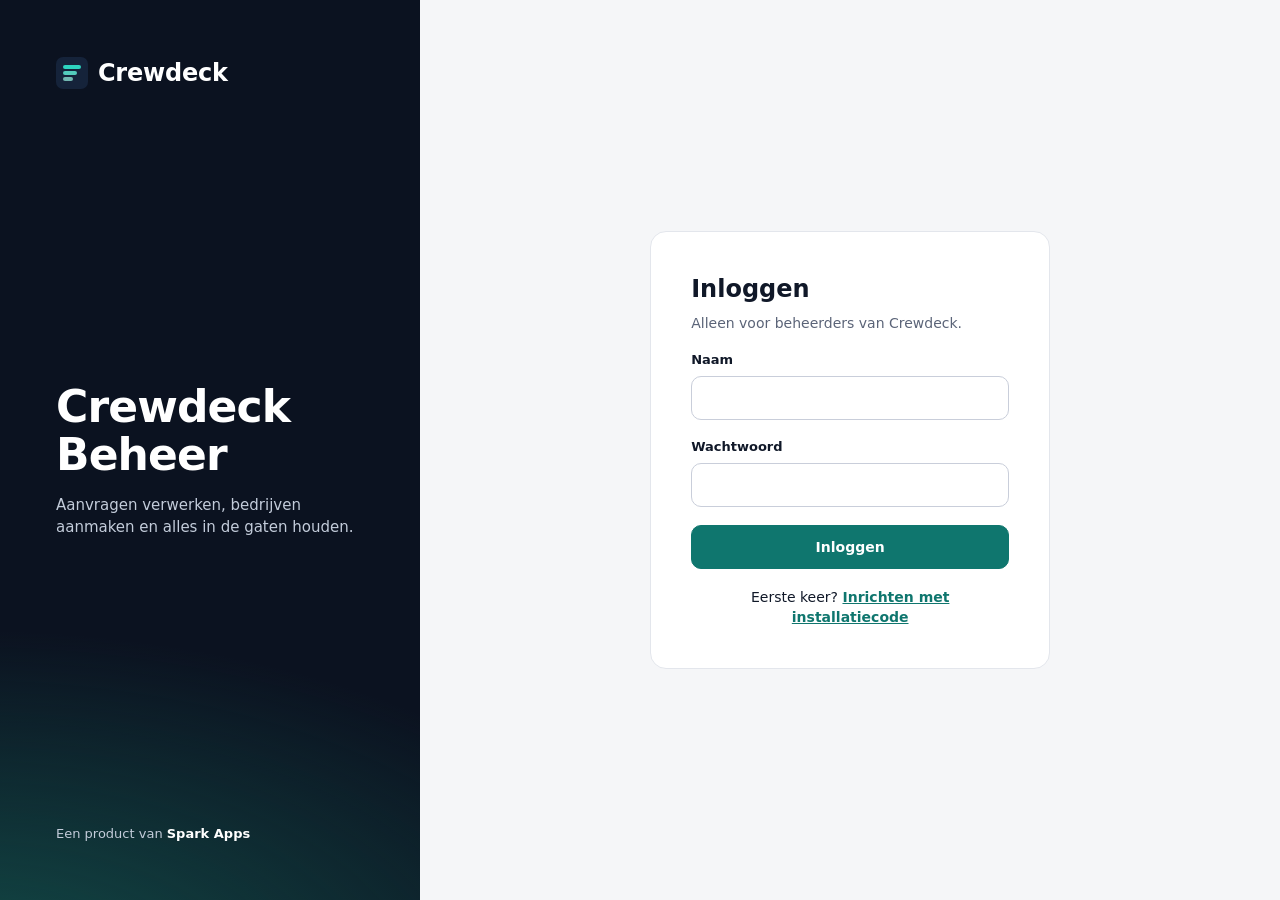
==== admin.html @ 6bbb6bc8 "Add files via upload" ====
<!doctype html>
<html lang="nl">
<head>
<meta charset="utf-8">
<meta name="viewport" content="width=device-width, initial-scale=1, viewport-fit=cover">
<meta name="theme-color" content="#0B1220">
<meta name="robots" content="noindex, nofollow">
<title>Crewdeck Beheer</title>
<link rel="icon" href="icon.svg" type="image/svg+xml">
<link rel="stylesheet" href="styles.css?v=8">
</head>
<body>
<div id="app" aria-live="polite"></div>
<div id="toast" role="status" aria-live="polite"></div>
<script src="config.js"></script>
<script src="vendor/supabase.js"></script>
<script src="admin.js?v=8"></script>
</body>
</html>
---- styles.css ----
:root {
  --ink: #101828;
  --ink-2: #3D4659;
  --muted: #5B6478;
  --line: #E3E6EC;
  --line-2: #C9CEDA;
  --bg: #F5F6F8;
  --card: #FFFFFF;
  --navy: #0B1220;
  --navy-2: #1D2A3F;
  --nav-text: #C3CCDA;
  --accent: #0F766E;
  --accent-soft: #ECFDF8;
  --red: #B42318; --red-bg: #FEE4E2;
  --orange: #B54708; --orange-bg: #FEF0C7;
  --green: #067647; --green-bg: #DCFAE6;
  --blue: #1D4ED8; --blue-bg: #DBEAFE;
  --grey-bg: #EEF0F4;
}
* { box-sizing: border-box; }
html, body { margin: 0; }
body {
  font-family: Inter, "Segoe UI Variable", "Segoe UI", system-ui, -apple-system, Roboto, sans-serif;
  color: var(--ink); background: var(--bg); font-size: 15px; line-height: 1.45;
}
button, input, select, textarea { font: inherit; color: inherit; }
button { cursor: pointer; }
a { color: var(--accent); }
.sr-only { position: absolute; width: 1px; height: 1px; overflow: hidden; clip: rect(0 0 0 0); white-space: nowrap; }
:focus-visible { outline: 3px solid #14B8A6; outline-offset: 2px; }

/* ---------- inlog ---------- */
.login { min-height: 100vh; display: flex; flex-wrap: wrap; }
.login-brand {
  flex: 1 1 420px; background: var(--navy); color: #fff; padding: 56px;
  display: flex; flex-direction: column; justify-content: space-between; gap: 48px;
}
.brand-name { font-size: 22px; font-weight: 700; }
.brand-name span { font-weight: 400; color: var(--nav-text); }
.brand-sub { font-size: 13px; color: var(--nav-text); margin-top: 4px; }
.login-brand h1 { margin: 0 0 16px; font-size: 44px; line-height: 1.1; letter-spacing: -0.02em; max-width: 460px; }
.login-brand p { margin: 0; color: var(--nav-text); max-width: 460px; }
.spark { display: flex; align-items: center; gap: 10px; font-size: 13px; color: var(--nav-text); }
.spark strong { color: #fff; }
.login-main { flex: 999 1 520px; display: flex; align-items: center; justify-content: center; padding: 48px 24px; }
.login-card { width: 100%; max-width: 400px; background: var(--card); border: 1px solid var(--line); border-radius: 16px; padding: 40px; display: flex; flex-direction: column; gap: 18px; }
.login-card h2 { margin: 0; font-size: 24px; }
.hint-box { display: flex; align-items: center; gap: 8px; padding: 12px 14px; background: var(--bg); border-radius: 10px; font-size: 13px; color: var(--ink-2); }
@media (max-width: 700px) { .login-brand { padding: 32px 24px; } .login-brand h1 { font-size: 32px; } .login-card { padding: 28px; } }

/* ---------- layout ---------- */
.shell { min-height: 100vh; display: flex; flex-wrap: wrap; }
.nav { flex: 1 1 232px; max-width: 100%; background: var(--navy); color: #fff; padding: 28px 16px; display: flex; flex-direction: column; gap: 24px; }
.nav-brand { padding: 0 12px; }
.nav-brand .brand-name { font-size: 17px; }
.nav-brand .brand-sub { font-size: 12px; margin-top: 2px; }
.nav-links { display: flex; flex-direction: column; gap: 4px; }
.nav-links a { display: flex; align-items: center; justify-content: space-between; min-height: 44px; padding: 0 12px; border-radius: 8px; color: var(--nav-text); text-decoration: none; font-size: 14px; }
.nav-links a:hover { background: #162236; color: #fff; }
.nav-links a.active { background: var(--navy-2); color: #fff; font-weight: 600; }
.nav-count { font-size: 12px; color: #fff; padding: 2px 8px; border-radius: 99px; }
.nav-links a.active .nav-count { background: var(--accent); }
.nav-user { margin-top: auto; padding: 0 12px; display: flex; flex-direction: column; gap: 12px; }
.nav-user-row { display: flex; align-items: center; gap: 10px; }
.nav-user-row small { display: block; font-size: 12px; color: var(--nav-text); }
.avatar { width: 34px; height: 34px; border-radius: 99px; background: #3B4563; color: #fff; display: inline-flex; align-items: center; justify-content: center; font-size: 12px; font-weight: 600; flex: none; }
.avatar.sm { width: 28px; height: 28px; font-size: 11px; border: 2px solid #fff; margin-right: -6px; }
.link-btn { background: none; border: 0; color: var(--nav-text); text-align: left; padding: 8px 0; font-size: 13px; text-decoration: underline; }
.main { flex: 999 1 560px; min-width: 0; padding: 32px; display: flex; flex-direction: column; gap: 22px; }
@media (max-width: 700px) { .main { padding: 20px 16px; } .nav { padding: 16px; } .nav-links { flex-direction: row; flex-wrap: wrap; } .nav-user { margin-top: 0; } }

.page-head { display: flex; flex-wrap: wrap; align-items: center; justify-content: space-between; gap: 16px; }
.page-head h1 { margin: 0; font-size: 28px; letter-spacing: -0.01em; }
.page-head p { margin: 4px 0 0; color: var(--muted); font-size: 14px; }
.actions { display: flex; flex-wrap: wrap; gap: 10px; }

/* ---------- knoppen ---------- */
.btn { display: inline-flex; align-items: center; justify-content: center; gap: 8px; min-height: 44px; padding: 0 18px; border-radius: 10px; border: 1px solid var(--line-2); background: #fff; color: var(--ink); font-size: 14px; font-weight: 600; text-decoration: none; }
.btn:hover { background: #F9FAFB; }
.btn.primary { background: var(--accent); border-color: var(--accent); color: #fff; }
.btn.primary:hover { background: #115E59; border-color: #115E59; }
.btn.dark { background: var(--ink); border-color: var(--ink); color: #fff; }
.btn.green { background: var(--green); border-color: var(--green); color: #fff; }
.btn.ghost { border-color: transparent; background: var(--bg); }
.btn.small { min-height: 38px; padding: 0 12px; font-size: 13px; }
.btn.on { border: 2px solid var(--accent); background: var(--accent-soft); }
.btn:disabled { opacity: .55; cursor: not-allowed; }
.icon-btn { width: 44px; height: 44px; border: 0; border-radius: 10px; background: var(--bg); display: inline-flex; align-items: center; justify-content: center; flex: none; }

.seg { display: inline-flex; align-self: flex-start; padding: 4px; gap: 4px; background: #E8EAEF; border-radius: 12px; flex-wrap: wrap; }
.seg button { min-height: 40px; padding: 0 16px; border-radius: 9px; border: 0; background: transparent; color: var(--ink-2); font-size: 14px; }
.seg button.on { background: #fff; color: var(--ink); font-weight: 600; box-shadow: 0 1px 2px rgba(18,24,43,.12); }
.seg .cnt { font-size: 12px; color: var(--muted); margin-left: 4px; }

.chips { display: flex; flex-wrap: wrap; gap: 8px; align-items: center; }
.chip { min-height: 40px; padding: 0 14px; border-radius: 99px; border: 1px solid var(--line-2); background: #fff; font-size: 13px; }
.chip.on { background: var(--ink); border-color: var(--ink); color: #fff; font-weight: 600; }
.person-chip { display: inline-flex; align-items: center; gap: 8px; min-height: 44px; padding: 0 14px 0 8px; border-radius: 99px; border: 1px solid var(--line-2); background: #fff; font-size: 14px; }
.person-chip.on { border: 2px solid var(--accent); background: var(--accent-soft); font-weight: 600; }
.person-chip .avatar { width: 26px; height: 26px; font-size: 10px; }

/* ---------- kaarten ---------- */
.card { background: var(--card); border: 1px solid var(--line); border-radius: 16px; padding: 24px; }
.stats { display: grid; grid-template-columns: repeat(4, minmax(0, 1fr)); gap: 12px; }
.stat { background: #fff; border: 1px solid var(--line); border-radius: 12px; padding: 14px 16px; }
.stat span { display: block; font-size: 12px; color: var(--muted); }
.stat strong { font-size: 26px; }
@media (max-width: 700px) { .stats { grid-template-columns: repeat(2, minmax(0, 1fr)); } }

.split { display: flex; flex-wrap: wrap; gap: 24px; align-items: flex-start; }
.split > .list { flex: 1 1 400px; min-width: 0; display: flex; flex-direction: column; gap: 10px; }
.split > .detail { flex: 1 1 360px; min-width: 0; position: sticky; top: 16px; }
@media (max-width: 900px) { .split > .detail { position: static; } }

.item { width: 100%; text-align: left; background: #fff; border: 1px solid var(--line); border-radius: 12px; padding: 16px; display: flex; flex-direction: column; gap: 6px; }
.item:hover { border-color: var(--line-2); }
.item.sel { border: 2px solid var(--accent); padding: 15px; }
.item-top { display: flex; justify-content: space-between; gap: 12px; align-items: center; flex-wrap: wrap; }
.item-title { font-size: 16px; font-weight: 600; }
.item-sub { font-size: 13px; color: var(--ink-2); }
.item-meta { font-size: 12px; color: var(--muted); }

.badge { font-size: 12px; font-weight: 600; padding: 3px 8px; border-radius: 6px; white-space: nowrap; background: var(--grey-bg); color: var(--ink-2); }
.badge.red { background: var(--red-bg); color: var(--red); }
.badge.orange { background: var(--orange-bg); color: var(--orange); }
.badge.green { background: var(--green-bg); color: var(--green); }
.badge.blue { background: var(--blue-bg); color: var(--blue); }
.badge.dark { background: var(--ink); color: #fff; }

.empty { padding: 28px; text-align: center; color: var(--muted); background: #fff; border: 1px dashed var(--line-2); border-radius: 12px; font-size: 14px; }

.dl { display: grid; grid-template-columns: repeat(2, minmax(0, 1fr)); gap: 14px 16px; margin: 0; }
.dl dt { font-size: 12px; color: var(--muted); }
.dl dd { margin: 2px 0 0; font-weight: 600; word-break: break-word; }
.dl .full { grid-column: 1 / -1; }
.dl .full dd { font-weight: 400; white-space: pre-wrap; }
.attempts { display: flex; flex-direction: column; gap: 6px; font-size: 13px; color: var(--ink-2); }
.attempts div { display: flex; gap: 10px; }
.attempts time { color: var(--muted); flex: none; min-width: 92px; }
.detail-section { display: flex; flex-direction: column; gap: 8px; padding-top: 16px; border-top: 1px solid var(--line); }
.row { display: flex; gap: 8px; flex-wrap: wrap; }
.row > select, .row > input { flex: 1 1 160px; min-width: 0; }
.grid2 { display: grid; grid-template-columns: repeat(2, minmax(0, 1fr)); gap: 10px; }

/* ---------- formulieren ---------- */
.form { width: 100%; max-width: 760px; display: flex; flex-direction: column; gap: 22px; }
.field { display: flex; flex-direction: column; gap: 6px; }
.field label, .legend { font-size: 13px; font-weight: 600; }
.legend small { font-weight: 400; color: var(--muted); }
.input, select.input, textarea.input { min-height: 44px; border: 1px solid var(--line-2); border-radius: 10px; padding: 0 12px; background: #fff; font-size: 14px; width: 100%; }
textarea.input { padding: 12px; resize: vertical; min-height: 84px; }
.input.bad { border: 2px solid var(--red); background: #FFFBFA; }
.err-text { font-size: 12px; color: var(--red); }
.fields2 { display: grid; grid-template-columns: repeat(2, minmax(0, 1fr)); gap: 16px; }
.fields3 { display: grid; grid-template-columns: repeat(3, minmax(0, 1fr)); gap: 16px; }
.span2 { grid-column: 1 / -1; }
@media (max-width: 640px) { .fields2, .fields3, .grid2, .dl { grid-template-columns: minmax(0, 1fr); } }
.box { padding: 16px; border: 1px solid var(--line); border-radius: 12px; background: #F9FAFB; display: flex; flex-direction: column; gap: 12px; }
.box.bad { border: 2px solid var(--red); }
.mode-choice { display: grid; grid-template-columns: repeat(2, minmax(0, 1fr)); gap: 8px; }
.mode-choice button { display: flex; flex-direction: column; align-items: flex-start; gap: 4px; text-align: left; padding: 12px 14px; border-radius: 10px; border: 1px solid var(--line-2); background: #fff; }
.mode-choice button.on { border: 2px solid var(--accent); background: var(--accent-soft); }
.mode-choice small { color: var(--muted); font-size: 12px; }
.form-foot { display: flex; flex-wrap: wrap; justify-content: flex-end; gap: 10px; }

.alert { display: flex; gap: 12px; align-items: flex-start; padding: 14px 16px; border-radius: 12px; font-size: 14px; }
.alert.error { background: #FEF3F2; border: 1px solid #FDA29B; color: #912018; }
.alert.ok { background: #ECFDF3; border: 1px solid #75E0A7; color: #085D3A; align-items: center; }
.alert.info { background: var(--accent-soft); border: 1px solid #5EEAD4; color: #134E4A; }
.alert strong { display: block; }
.code-big { font-size: 28px; font-weight: 700; letter-spacing: .2em; font-variant-numeric: tabular-nums; }

/* ---------- taken ---------- */
.task { background: #fff; border: 1px solid var(--line); border-radius: 12px; padding: 14px 16px; display: flex; gap: 14px; align-items: flex-start; }
.task input[type=checkbox] { width: 22px; height: 22px; margin: 2px 0 0; flex: none; accent-color: var(--green); }
.task-body { flex: 1; min-width: 0; display: flex; flex-direction: column; gap: 6px; }
.task.done { align-items: center; flex-wrap: wrap; }
.task.done .item-title { color: var(--muted); text-decoration: line-through; font-weight: 500; font-size: 15px; }
.task.archived { background: #F9FAFB; border-style: dashed; align-items: center; flex-wrap: wrap; }
.people { display: flex; align-items: center; }
.section-title { display: flex; justify-content: space-between; align-items: center; flex-wrap: wrap; gap: 8px; }
.section-title h2 { margin: 0; font-size: 15px; color: var(--ink-2); }
.stack { display: flex; flex-direction: column; gap: 10px; max-width: 920px; }
.search { display: flex; align-items: center; gap: 10px; min-height: 48px; border: 2px solid var(--accent); border-radius: 12px; padding: 0 14px; background: #fff; }
.search input { flex: 1; min-width: 0; border: 0; outline: none; font-size: 15px; background: transparent; min-height: 44px; }
.result { display: flex; flex-wrap: wrap; gap: 12px; align-items: center; justify-content: space-between; padding: 12px 14px; border-radius: 12px; background: #F9FAFB; border: 1px solid var(--line); }

/* ---------- tabel ---------- */
.table-wrap { overflow-x: auto; background: #fff; border: 1px solid var(--line); border-radius: 16px; }
table { width: 100%; border-collapse: collapse; min-width: 460px; font-size: 14px; }
th { text-align: left; font-size: 12px; color: var(--muted); font-weight: 600; padding: 14px 20px; border-bottom: 1px solid var(--line); }
td { padding: 0; border-bottom: 1px solid var(--line); }
tr:last-child td { border-bottom: 0; }
td button.rowbtn { width: 100%; min-height: 52px; padding: 14px 20px; border: 0; background: transparent; text-align: left; font-size: 14px; }
tr.sel td { background: var(--accent-soft); }
tr.admin td { background: #F0FDFA; }
.check { display: flex; align-items: center; gap: 10px; min-height: 40px; font-size: 14px; }
.check input { width: 18px; height: 18px; accent-color: var(--ink); }
.muted { color: var(--muted); }
.small { font-size: 12px; }

#toast { position: fixed; left: 50%; bottom: 24px; transform: translateX(-50%) translateY(20px); background: var(--ink); color: #fff; padding: 12px 18px; border-radius: 10px; font-size: 14px; opacity: 0; pointer-events: none; transition: .2s; max-width: calc(100% - 32px); }
#toast.show { opacity: 1; transform: translateX(-50%); }
#toast.error { background: var(--red); }

/* ---------- uitbreidingen ---------- */
.nav-sep { font-size: 11px; text-transform: uppercase; letter-spacing: .08em; color: #AEB5C6; padding: 14px 12px 4px; }
.link-btn { display: inline-flex; align-items: center; gap: 6px; }
.main.wide { max-width: none; }
.search.soft { border: 1px solid var(--line-2); max-width: 920px; }
.search.soft:focus-within { border: 2px solid var(--accent); }
.icon-btn.small { width: 36px; height: 36px; }
.btn.danger { border-color: #FDA29B; color: var(--red); background: #fff; }
.btn.danger:hover { background: #FEF3F2; }
.alert.warn { background: #FFFAEB; border: 1px solid #FEC84B; color: #7A2E0E; }
.repeat { display: inline-flex; align-items: center; gap: 3px; color: var(--ink-2); font-weight: 600; }
.chip.quick { min-height: 34px; font-size: 12px; padding: 0 10px; }
.chip.quick:hover { border-color: var(--ink-2); }

.board { display: flex; gap: 14px; overflow-x: auto; padding-bottom: 8px; align-items: flex-start; }
.col { flex: 0 0 280px; background: #ECEEF2; border-radius: 14px; padding: 10px; display: flex; flex-direction: column; gap: 8px; border: 2px solid transparent; min-height: 200px; }
.col.over { border-color: var(--accent); background: var(--accent-soft); }
.col-head { display: flex; gap: 10px; align-items: center; padding: 4px 4px 6px; }
.col-head strong { display: block; font-size: 14px; white-space: nowrap; overflow: hidden; text-overflow: ellipsis; }
.col-head small { display: block; font-size: 12px; color: var(--muted); }
.col-body { display: flex; flex-direction: column; gap: 8px; }
.mini { background: #fff; border: 1px solid var(--line); border-radius: 10px; padding: 10px 12px; display: flex; flex-direction: column; gap: 4px; cursor: grab; font-size: 14px; }
.mini:hover { border-color: var(--line-2); }
.mini.dragging { opacity: .45; }
.col-tasks { display: flex; flex-direction: column; gap: 6px; padding: 8px 4px 2px; border-top: 1px dashed var(--line-2); margin-top: 4px; }
.mini-task { display: flex; justify-content: space-between; gap: 8px; align-items: center; font-size: 13px; background: rgba(255,255,255,.6); border-radius: 8px; padding: 6px 8px; }
.mini-task .badge { font-size: 11px; }

.chart { display: flex; align-items: flex-end; gap: 4px; height: 180px; padding-top: 8px; overflow-x: auto; }
.bar-group { flex: 1 0 14px; display: flex; flex-direction: column; align-items: center; gap: 6px; height: 100%; min-width: 14px; }
.bars { flex: 1; width: 100%; display: flex; align-items: flex-end; justify-content: center; gap: 2px; }
.bar { width: 45%; max-width: 16px; min-height: 2px; border-radius: 3px 3px 0 0; }
.bar.blue, .dot.blue { background: #2563EB; }
.bar.green, .dot.green { background: #16A34A; }
.bar-label { font-size: 10px; color: var(--muted); white-space: nowrap; height: 12px; }
.legend-row { display: inline-flex; align-items: center; gap: 6px; font-size: 12px; color: var(--muted); }
.dot { display: inline-block; width: 10px; height: 10px; border-radius: 3px; margin-left: 8px; }
.hbar { display: grid; grid-template-columns: 120px 1fr 32px; gap: 10px; align-items: center; font-size: 13px; padding: 6px 0; }
.hbar-track { height: 10px; background: var(--grey-bg); border-radius: 99px; overflow: hidden; }
.hbar-track span { display: block; height: 100%; background: var(--accent); border-radius: 99px; }
td.pad { padding: 12px 14px; }

.log-day { font-size: 12px; font-weight: 700; color: var(--muted); padding: 14px 20px 6px; text-transform: uppercase; letter-spacing: .05em; }
.log-row { display: grid; grid-template-columns: 48px 118px 1fr auto; gap: 12px; align-items: center; padding: 8px 20px; border-top: 1px solid var(--line); font-size: 14px; }
.log-row time { color: var(--muted); font-variant-numeric: tabular-nums; font-size: 13px; }
.log-row .badge { justify-self: start; }
.log-text { min-width: 0; word-break: break-word; }
@media (max-width: 640px) { .log-row { grid-template-columns: 44px 1fr; } .log-row .badge { grid-column: 2; } .log-row .log-text, .log-row > .small { grid-column: 2; } }


/* ---------- Crewdeck ---------- */
.logo { display: inline-flex; align-items: center; gap: 10px; font-weight: 750; letter-spacing: -0.01em; }
.logo svg { flex: none; }
.nav-brand .logo { font-size: 18px; }
.nav-org { font-size: 12px; color: var(--nav-text); margin-top: 6px; white-space: nowrap; overflow: hidden; text-overflow: ellipsis; }
.nav-links a.soon { color: #7D8BA1; cursor: default; }
.nav-links a.soon:hover { background: transparent; color: #7D8BA1; }
.soon-tag { font-size: 10px; text-transform: uppercase; letter-spacing: .06em; border: 1px solid #3A4A63; border-radius: 99px; padding: 1px 7px; }
.login-brand { background: radial-gradient(1200px 600px at -10% 110%, #134E4A 0%, transparent 60%), var(--navy); }
.login-brand .logo { font-size: 24px; }
.login-card .switch { font-size: 14px; text-align: center; margin: 0; }
.login-card .switch a, .link { color: var(--accent); font-weight: 600; }
.feature-list { display: grid; gap: 10px; margin: 24px 0 0; padding: 0; list-style: none; color: var(--nav-text); font-size: 15px; }
.feature-list li { display: flex; gap: 10px; align-items: flex-start; }
.feature-list svg { flex: none; margin-top: 3px; }
.honeypot { position: absolute; left: -9999px; width: 1px; height: 1px; overflow: hidden; }
.hello { display: flex; flex-direction: column; gap: 4px; }
.cards { display: grid; grid-template-columns: repeat(auto-fit, minmax(260px, 1fr)); gap: 16px; }
.card h2 { margin: 0 0 12px; font-size: 16px; }
.card .more { font-size: 14px; font-weight: 600; color: var(--accent); text-decoration: none; }
.mini-list { display: flex; flex-direction: column; gap: 8px; }
.mini-row { display: flex; justify-content: space-between; gap: 10px; align-items: center; font-size: 14px; padding: 8px 10px; border-radius: 8px; background: #F8FAFC; text-decoration: none; color: inherit; }
.mini-row:hover { background: #F1F5F9; }
.perm-group { border: 1px solid var(--line); border-radius: 12px; padding: 12px 14px; display: flex; flex-direction: column; gap: 2px; }
.perm-group h3 { margin: 0 0 4px; font-size: 13px; color: var(--ink-2); }
.perm-grid { display: grid; grid-template-columns: repeat(auto-fit, minmax(240px, 1fr)); gap: 12px; }
.role-list { display: flex; flex-direction: column; gap: 8px; }
.role-item { width: 100%; text-align: left; background: #fff; border: 1px solid var(--line); border-radius: 12px; padding: 12px 14px; display: flex; justify-content: space-between; gap: 10px; align-items: center; }
.role-item.sel { border: 2px solid var(--accent); padding: 11px 13px; }
.role-item small { display: block; color: var(--muted); font-size: 12px; }
.kv { display: grid; grid-template-columns: 160px 1fr; gap: 8px 16px; font-size: 14px; }
.kv dt { color: var(--muted); }
.kv dd { margin: 0; font-weight: 600; }
.code-input { letter-spacing: .2em; }
.tabs-inline { display: flex; gap: 6px; flex-wrap: wrap; }
.empty-state { text-align: center; padding: 40px 20px; color: var(--muted); }
.empty-state strong { display: block; color: var(--ink); font-size: 16px; margin-bottom: 4px; }
@media (max-width: 640px) { .kv { grid-template-columns: 1fr; } }

.nav-top { display: flex; align-items: flex-start; justify-content: space-between; gap: 12px; }
.menu-btn { display: none; min-height: 40px; padding: 0 14px; border-radius: 10px; border: 1px solid #2B3A52; background: transparent; color: #fff; font-size: 14px; font-weight: 600; align-items: center; gap: 8px; }
@media (max-width: 700px) {
  .nav { position: sticky; top: 0; z-index: 30; gap: 12px; }
  .menu-btn { display: inline-flex; }
  .nav:not(.open) .nav-links, .nav:not(.open) .nav-user { display: none; }
  .nav.open .nav-links { flex-direction: column; flex-wrap: nowrap; }
  .nav-top .nav-org { margin-top: 2px; }
}

/* ---------- menu in groepen ---------- */
.nav-links { gap: 6px; }
.nav-group { display: flex; flex-direction: column; }
.nav-group-btn { display: flex; align-items: center; justify-content: space-between; gap: 8px; width: 100%; min-height: 36px; padding: 0 12px; border: 0; border-radius: 8px; background: transparent;
  color: #AEB5C6; font-size: 11px; font-weight: 700; text-transform: uppercase; letter-spacing: .08em; }
.nav-group-btn:hover { color: #fff; background: #131E30; }
.nav-group-btn[data-locked] { cursor: default; }
.nav-group-btn[data-locked]:hover { background: transparent; color: #AEB5C6; }
.nav-group-end { display: inline-flex; align-items: center; gap: 8px; }
.nav-group-btn .chev { transition: transform .15s; transform: rotate(-90deg); }
.nav-group.open .nav-group-btn .chev { transform: none; }
.nav-group-btn[data-locked] .chev { opacity: .35; }
.nav-group-items { display: none; flex-direction: column; gap: 2px; padding-bottom: 6px; }
.nav-group.open .nav-group-items { display: flex; }
.nav-label { display: inline-flex; align-items: center; gap: 10px; min-width: 0; }
.nav-label svg { flex: none; opacity: .8; }
.nav-links a.active .nav-label svg { opacity: 1; color: #5EEAD4; }
.nav-group-btn .nav-count { text-transform: none; letter-spacing: 0; background: #22324B; }
.live-dot { width: 9px; height: 9px; border-radius: 99px; background: #22C55E; box-shadow: 0 0 0 3px rgba(34,197,94,.25); flex: none; display: inline-block; }
.nav-clock { display: flex; align-items: center; gap: 8px; font-size: 13px; color: #fff; text-decoration: none; padding: 8px 10px; border-radius: 8px; background: #14301F; border: 1px solid #1F5133; }
.nav-clock:hover { background: #183B26; }

/* ---------- uren ---------- */
.weeknav { display: flex; align-items: center; gap: 8px; flex-wrap: wrap; }
.weeknav strong { min-width: 190px; text-align: center; font-size: 15px; }
.weeknav .icon-btn { background: #fff; border: 1px solid var(--line-2); }
.clock { display: flex; align-items: center; justify-content: space-between; gap: 16px; flex-wrap: wrap; padding: 18px 24px; }
.clock.on { border: 2px solid #75E0A7; background: #F6FEF9; padding: 17px 23px; }
.clock-text { display: flex; flex-direction: column; gap: 2px; }
.clock-text .small { display: inline-flex; align-items: center; gap: 8px; color: var(--green); font-weight: 600; }
.clock-text strong { font-size: 30px; font-variant-numeric: tabular-nums; letter-spacing: -0.01em; }
.clock:not(.on) .clock-text strong { font-size: 20px; }
.clock-mini { display: flex; align-items: center; gap: 8px; font-size: 14px; margin-bottom: 10px; color: var(--green); }
.progress { height: 8px; background: var(--grey-bg); border-radius: 99px; overflow: hidden; margin-top: -10px; }
.progress span { display: block; height: 100%; background: var(--accent); border-radius: 99px; }
.days { display: flex; flex-direction: column; gap: 10px; }
.day { background: #fff; border: 1px solid var(--line); border-radius: 12px; padding: 12px 16px; display: flex; flex-direction: column; gap: 8px; }
.day.today { border-color: #93C5FD; box-shadow: inset 3px 0 0 #2563EB; }
.day-head { display: flex; justify-content: space-between; align-items: center; gap: 12px; }
.day-name { display: flex; align-items: center; gap: 8px; flex-wrap: wrap; }
.day-total { font-weight: 700; font-variant-numeric: tabular-nums; }
.entry { display: flex; flex-wrap: wrap; justify-content: space-between; align-items: center; gap: 8px 14px; padding: 8px 10px; background: #F8FAFC; border-radius: 8px; }
.entry.bad { background: #FEF3F2; }
.entry-main { display: flex; flex-wrap: wrap; align-items: baseline; gap: 4px 14px; min-width: 0; }
.entry-time { font-weight: 600; font-variant-numeric: tabular-nums; }
.entry-note { color: var(--ink-2); }
.entry-side { display: flex; align-items: center; gap: 8px; font-variant-numeric: tabular-nums; }
.entry-reason { flex-basis: 100%; font-size: 13px; color: var(--red); }
.entry-form { display: flex; flex-direction: column; gap: 12px; padding: 14px; border: 2px solid var(--accent); border-radius: 10px; background: var(--accent-soft); }
.fields4 { display: grid; grid-template-columns: repeat(4, minmax(0, 1fr)); gap: 12px; }
@media (max-width: 760px) { .fields4 { grid-template-columns: repeat(2, minmax(0, 1fr)); } }
.add-line { align-self: flex-start; display: inline-flex; align-items: center; gap: 6px; min-height: 36px; padding: 0 10px; border: 1px dashed var(--line-2); border-radius: 8px; background: transparent; color: var(--ink-2); font-size: 13px; font-weight: 600; }
.add-line:hover { border-color: var(--accent); color: var(--accent); }
.submit-bar { display: flex; align-items: center; justify-content: space-between; gap: 16px; flex-wrap: wrap; border: 2px solid #5EEAD4; background: var(--accent-soft); }

table.roster { min-width: 900px; }
table.roster th.is-today, table.roster td.is-today { background: #F0F7FF; }
table.roster tr.me td { background: #F7FEFC; }
td.rc { padding: 6px; vertical-align: top; min-width: 100px; }
td.rc { position: relative; }
.shift { display: flex; flex-direction: column; width: 100%; text-align: left; margin-bottom: 4px; padding: 5px 8px; border-radius: 7px; border: 1px solid #99F6E4; background: #ECFDF8; color: #134E4A; font-size: 13px; font-weight: 600; font-variant-numeric: tabular-nums; }
button.shift:hover { border-color: var(--accent); }
.shift small { font-weight: 400; font-size: 11px; color: #2F6F69; white-space: nowrap; overflow: hidden; text-overflow: ellipsis; }
.cell-add { width: 100%; min-height: 30px; border: 1px dashed var(--line-2); border-radius: 7px; background: transparent; color: var(--muted); font-size: 16px; line-height: 1; opacity: .55; }
.cell-add:hover, .cell-add:focus-visible { opacity: 1; border-color: var(--accent); color: var(--accent); }

.approve .table-wrap table { min-width: 560px; }
.approve input[type=checkbox] { width: 18px; height: 18px; accent-color: var(--accent); }
.reject-box { margin-top: 12px; padding: 14px; border-radius: 10px; background: #FEF3F2; border: 1px solid #FDA29B; display: flex; flex-direction: column; gap: 10px; }

/* ---------- kennisbank ---------- */
.card .kb-title, .kb-title { margin: 8px 0 4px; font-size: 24px; letter-spacing: -0.01em; }
.prose { font-size: 15px; line-height: 1.6; color: var(--ink); }
.prose h2 { font-size: 19px; margin: 18px 0 6px; }
.prose h3 { font-size: 16px; margin: 16px 0 4px; }
.prose h4 { font-size: 15px; margin: 14px 0 4px; }
.prose p { margin: 0 0 10px; }
.prose ul, .prose ol { margin: 0 0 10px; padding-left: 22px; }
.prose li { margin: 2px 0; }
.prose > :first-child { margin-top: 0; }
.item-title svg { color: var(--accent); }

/* ---------- documenten ---------- */
.crumbs { font-size: 13px; color: var(--muted); margin-bottom: 2px; }
.crumbs a { color: var(--accent); font-weight: 600; text-decoration: none; }
.upload-btn { position: relative; }
.upload-btn:focus-within { outline: 3px solid #14B8A6; outline-offset: 2px; }
.folders { display: grid; grid-template-columns: repeat(auto-fill, minmax(240px, 1fr)); gap: 12px; }
.folder { display: flex; align-items: center; gap: 12px; text-align: left; padding: 16px; border-radius: 12px; border: 1px solid var(--line); background: #fff; }
.folder:hover { border-color: var(--accent); }
.folder svg { color: var(--accent); flex: none; }
.folder small { display: block; color: var(--muted); font-size: 12px; margin-top: 2px; }
.doc-list { display: flex; flex-direction: column; background: #fff; border: 1px solid var(--line); border-radius: 12px; }
.doc { display: flex; align-items: center; gap: 14px; padding: 12px 16px; border-top: 1px solid var(--line); flex-wrap: wrap; }
.doc:first-child { border-top: 0; }
.doc-ext { flex: none; width: 46px; height: 46px; border-radius: 10px; background: var(--grey-bg); color: var(--ink-2); font-size: 11px; font-weight: 700; display: inline-flex; align-items: center; justify-content: center; letter-spacing: .04em; }
.doc-main { flex: 1 1 220px; min-width: 0; display: flex; flex-direction: column; gap: 2px; }
.doc-main strong { word-break: break-word; }
.doc-act { display: flex; gap: 8px; align-items: center; }

/* ---------- uit dienst ---------- */
.reason-grid { border: 0; padding: 0; margin: 0; display: grid; grid-template-columns: repeat(auto-fit, minmax(180px, 1fr)); gap: 8px; }
.reason-grid .legend { margin-bottom: 6px; grid-column: 1 / -1; padding: 0; }
.reason { display: flex; align-items: flex-start; gap: 10px; min-height: 44px; padding: 11px 14px; border: 1px solid var(--line-2); border-radius: 10px; background: #fff; font-size: 14px; cursor: pointer; }
.reason.on { border: 2px solid var(--accent); background: var(--accent-soft); padding: 10px 13px; font-weight: 600; }
.reason.disabled { cursor: default; opacity: .7; }
.reason input { margin: 3px 0 0; accent-color: var(--accent); flex: none; }
.reason small { display: block; font-weight: 400; color: var(--muted); font-size: 12px; margin-top: 2px; }
.src-tag { font-size: 11px; font-weight: 600; padding: 1px 7px; border-radius: 99px; background: #E0F2FE; color: #075985; }
.src-tag.soft { background: var(--grey-bg); color: var(--ink-2); }

/* ---------- prikklok-scherm ---------- */
.kiosk { min-height: 100vh; display: flex; flex-direction: column; background: radial-gradient(1400px 700px at 110% -10%, #134E4A 0%, transparent 55%), var(--navy); color: #fff; }
.kiosk-head { display: flex; justify-content: space-between; align-items: center; gap: 16px; padding: 24px 32px; flex-wrap: wrap; }
.kiosk-head .logo { font-size: 22px; }
.kiosk-org { font-size: 14px; color: var(--nav-text); margin-top: 4px; }
.kiosk-clock { text-align: right; }
.kiosk-clock strong { display: block; font-size: 44px; line-height: 1; font-variant-numeric: tabular-nums; letter-spacing: -0.02em; }
.kiosk-clock span { color: var(--nav-text); font-size: 15px; }
.kiosk-main { flex: 1; display: flex; justify-content: center; padding: 8px 24px 24px; }
.kiosk-foot { text-align: center; color: #8592A8; font-size: 13px; padding: 14px 24px 22px; }
.kiosk-list { width: 100%; max-width: 1200px; display: flex; flex-direction: column; gap: 18px; }
.kiosk-bar { display: flex; align-items: center; gap: 14px; flex-wrap: wrap; }
.kiosk-bar h1 { margin: 0; font-size: 28px; }
.kiosk-bar .input { flex: 0 1 320px; margin-left: auto; min-height: 52px; font-size: 17px; background: #fff; color: var(--ink); }
.kiosk-grid { display: grid; grid-template-columns: repeat(auto-fill, minmax(190px, 1fr)); gap: 14px; }
.kiosk-person { display: flex; flex-direction: column; align-items: center; gap: 8px; padding: 22px 14px; border-radius: 18px; border: 1px solid #263552; background: #111B2E; color: #fff; text-align: center; min-height: 170px; justify-content: center; }
.kiosk-person:hover, .kiosk-person:focus-visible { border-color: #2DD4BF; background: #14223A; }
.kiosk-person.in { border-color: #1F7A4C; background: #0F2A21; }
.kiosk-person strong { font-size: 17px; }
.kiosk-person small { display: inline-flex; align-items: center; gap: 6px; color: var(--nav-text); font-size: 13px; }
.avatar.lg { width: 64px; height: 64px; font-size: 22px; }
.avatar.xl { width: 76px; height: 76px; font-size: 26px; }
.kiosk-pad { width: 100%; max-width: 440px; display: flex; flex-direction: column; gap: 16px; align-items: stretch; }
.kiosk-pad > .btn.ghost { align-self: flex-start; background: #1A2740; color: #fff; }
.kiosk-who { display: flex; align-items: center; gap: 16px; }
.kiosk-who h1 { margin: 0; font-size: 28px; }
.kiosk-who p { margin: 4px 0 0; color: var(--nav-text); }
.kiosk-label { font-size: 15px; color: var(--nav-text); margin-top: 6px; }
.kiosk-dots { min-height: 64px; display: flex; align-items: center; justify-content: center; gap: 14px; border-radius: 14px; background: #0E1729; border: 2px solid #263552; }
.kiosk-dots span { width: 16px; height: 16px; border-radius: 99px; background: #fff; }
.kiosk-dots em { font-style: normal; color: #3A4A63; letter-spacing: .3em; font-size: 22px; }
.kiosk-dots.bad { border-color: #F97066; }
.kiosk-err { margin: -6px 0 0; color: #FDA29B; font-weight: 600; text-align: center; }
.keypad { display: grid; grid-template-columns: repeat(3, 1fr); gap: 12px; }
.keypad button { min-height: 74px; border-radius: 16px; border: 1px solid #263552; background: #16233A; color: #fff; font-size: 28px; font-weight: 600; }
.keypad button:active { background: #22324B; }
.keypad button.ok { font-size: 17px; border: 0; }
.keypad button.ok.in { background: #16A34A; }
.keypad button.ok.out { background: #F59E0B; color: #1F1300; }
.keypad button:disabled { opacity: .4; cursor: not-allowed; }
.kiosk-done, .kiosk-msg { align-self: center; text-align: center; max-width: 560px; display: flex; flex-direction: column; align-items: center; gap: 10px; }
.kiosk-done h1, .kiosk-msg h1 { margin: 0; font-size: 34px; }
.kiosk-done p, .kiosk-msg p { margin: 0; color: var(--nav-text); font-size: 18px; }
.kiosk-check { width: 110px; height: 110px; border-radius: 99px; display: flex; align-items: center; justify-content: center; background: #16A34A; margin-bottom: 8px; }
.kiosk-done.out .kiosk-check { background: #F59E0B; }
.kiosk-check svg { width: 58px; height: 58px; stroke: #fff; }
@media (max-width: 640px) { .kiosk-head { padding: 18px; } .kiosk-clock strong { font-size: 34px; } .kiosk-grid { grid-template-columns: repeat(2, minmax(0, 1fr)); } .keypad button { min-height: 64px; } }

/* ---------- vertrek-label ---------- */
.leave-tag { display: inline-flex; align-items: center; margin-top: 4px; font-size: 11px; font-weight: 700; padding: 2px 7px; border-radius: 6px; background: var(--red-bg); color: var(--red); white-space: nowrap; }
.person-chip .leave-tag { margin: 0 0 0 4px; }
td.rc.gone { background: repeating-linear-gradient(135deg, #F8FAFC 0 8px, #EEF0F4 8px 16px); }
.gone-txt { display: block; font-size: 11px; color: var(--muted); text-align: center; padding: 6px 0; }

/* ---------- rooster per maand ---------- */
.roster-bar { display: flex; align-items: center; gap: 12px; flex-wrap: wrap; }
.roster-bar .seg { align-self: auto; }
.month { background: #fff; border: 1px solid var(--line); border-radius: 16px; overflow: hidden; }
.month-head, .month-grid { display: grid; grid-template-columns: repeat(7, minmax(0, 1fr)); }
.month-head span { padding: 10px 12px; font-size: 12px; font-weight: 600; color: var(--muted); border-bottom: 1px solid var(--line); }
.mday { position: relative; min-height: 132px; padding: 6px; border-right: 1px solid var(--line); border-bottom: 1px solid var(--line); display: flex; flex-direction: column; gap: 4px; min-width: 0; }
.mday:nth-child(7n) { border-right: 0; }
.mday.out { background: #FAFAFB; }
.mday.out .mday-num { color: #A0A7B4; }
.mday.today { background: #F0F7FF; }
.mday.today .mday-num { background: #2563EB; color: #fff; }
.mday.gone { background: repeating-linear-gradient(135deg, #F8FAFC 0 8px, #EEF0F4 8px 16px); }
.mday-top { display: flex; align-items: center; justify-content: space-between; }
.mday-num { min-width: 28px; height: 28px; border-radius: 99px; border: 0; background: transparent; font-weight: 700; font-size: 13px; }
.mday-num:hover { background: var(--grey-bg); }
.mday-count { display: none; font-size: 11px; font-weight: 700; padding: 1px 6px; border-radius: 99px; background: var(--accent-soft); color: var(--accent); }
.mday-list { display: flex; flex-direction: column; gap: 3px; min-width: 0; }
.mday .shift { margin: 0; padding: 3px 6px; font-size: 12px; white-space: nowrap; overflow: hidden; text-overflow: ellipsis; display: block; }
.mday .shift b { font-weight: 700; }
.mday .shift small { display: none; }
.mday-more { border: 0; background: transparent; color: var(--accent); font-size: 12px; font-weight: 600; text-align: left; padding: 2px 4px; }
.mday-add { position: absolute; right: 6px; bottom: 6px; width: 26px; height: 26px; border-radius: 7px; border: 1px dashed var(--line-2); background: #fff; color: var(--muted); opacity: 0; }
.mday:hover .mday-add, .mday-add:focus-visible { opacity: 1; }
@media (hover: none) { .mday-add { opacity: .6; } }
@media (max-width: 760px) {
  .mday { min-height: 64px; padding: 4px; }
  .mday-list, .mday-add { display: none; }
  .mday-count { display: inline-block; }
  .month-head span { padding: 8px 4px; text-align: center; }
}
.month-sum { display: grid; grid-template-columns: repeat(auto-fill, minmax(220px, 1fr)); gap: 8px; }
.month-person { display: flex; align-items: center; gap: 10px; text-align: left; padding: 10px 12px; border-radius: 10px; border: 1px solid var(--line); background: #fff; }
.month-person:hover { border-color: var(--accent); }
.month-person small { display: block; font-size: 12px; color: var(--muted); }
.avatar.sm2 { width: 32px; height: 32px; font-size: 11px; }
.leave-badge { display: inline-flex; flex-direction: column; white-space: normal; line-height: 1.25; }
.leave-badge small { font-weight: 500; font-size: 11px; }

/* ---------- verlof, ziek, beschikbaarheid ---------- */
.abs-chip { display: inline-block; font-size: 11px; font-weight: 700; padding: 2px 7px; border-radius: 6px; margin: 0 4px 4px 0; white-space: nowrap; overflow: hidden; text-overflow: ellipsis; max-width: 100%; }
.abs-chip.verlof, .abs-chip.bijzonder { background: #EDE9FE; color: #5B21B6; }
.abs-chip.ziek { background: var(--red-bg); color: var(--red); }
.abs-chip.pending { background: #fff; border: 1px dashed currentColor; }
.abs-chip.big { font-size: 12px; padding: 6px 10px; margin: 0; flex: none; min-width: 64px; text-align: center; }
td.rc.absent { background: #FAF8FF; }
.av-tag { display: flex; align-items: center; gap: 5px; font-size: 11px; color: var(--ink-2); margin-bottom: 4px; }
.av-tag.kan_niet { color: var(--muted); text-decoration: line-through; text-decoration-color: #C9CEDA; }
.av-dot { display: inline-block; width: 8px; height: 8px; border-radius: 99px; flex: none; }
.av-dot.kan { background: #16A34A; }
.av-dot.kan_niet { background: #94A3B8; }
.wk { display: block; font-size: 11px; font-weight: 600; padding: 3px 6px; border-radius: 6px; margin-bottom: 4px; }
.wk small { display: block; font-weight: 500; }
.wk.ok { background: #F0FDF4; color: #15803D; }
.wk.warn { background: var(--orange-bg); color: var(--orange); }
.wk.bad { background: var(--red-bg); color: var(--red); }
.compare-toggle { min-height: 40px; margin-left: auto; }
.legend-bar { display: flex; flex-wrap: wrap; gap: 6px 16px; align-items: center; }
.legend-bar > span { display: inline-flex; align-items: center; gap: 6px; }
.legend-bar .abs-chip, .legend-bar .wk { margin: 0; display: inline-block; }
.pub-bar { display: flex; align-items: center; justify-content: space-between; gap: 12px; flex-wrap: wrap; padding: 12px 16px; border-radius: 12px; border: 1px dashed #F59E0B; background: #FFFBEB; color: #78350F; font-size: 14px; }
.pub-bar.on { border: 1px solid #75E0A7; background: #ECFDF3; color: #085D3A; }
.tpl-card { padding: 0; }
.tpl-head { width: 100%; display: flex; align-items: center; justify-content: space-between; gap: 12px; padding: 14px 20px; border: 0; background: transparent; text-align: left; }
.tpl-head .chev { transform: rotate(-90deg); transition: transform .15s; flex: none; }
.tpl-head[aria-expanded="true"] .chev { transform: none; }
.tpl-card .tpl-list, .tpl-card > .row { padding: 0 20px 16px; }
.tpl-list { display: flex; flex-wrap: wrap; gap: 8px; }
.tpl-item { display: flex; align-items: center; gap: 4px; }
.tpl-item .shift { width: auto; margin: 0; }
.sick-card { display: flex; align-items: center; justify-content: space-between; gap: 16px; flex-wrap: wrap; border: 2px solid #FDA29B; background: #FFF7F6; }
.abs-row { display: flex; align-items: center; justify-content: space-between; gap: 12px; flex-wrap: wrap; padding: 14px 18px; }
.abs-main { display: flex; align-items: center; gap: 12px; min-width: 0; }
.link-btn.dark { color: var(--accent); font-weight: 600; text-decoration: none; padding: 0 0 0 8px; }

.av-month .month-head button { padding: 10px 12px; font-size: 12px; font-weight: 600; color: var(--accent); border: 0; border-bottom: 1px solid var(--line); background: transparent; text-align: left; }
.av-month .month-head button:hover { background: var(--accent-soft); }
.mday.av { text-align: left; background: #fff; border-top: 0; border-left: 0; font: inherit; color: inherit; min-height: 104px; cursor: pointer; align-items: flex-start; }
.mday.av:disabled { cursor: default; }
.mday.av.past { background: #FAFAFB; color: #A0A7B4; }
.mday.av.kan { background: #F0FDF4; }
.mday.av.kan_niet { background: #F1F5F9; }
.mday.av.picked { box-shadow: inset 0 0 0 3px var(--accent); }
.mday.av .mday-num { display: inline-flex; align-items: center; justify-content: center; }
.av-state { font-size: 12px; font-weight: 700; }
.mday.av.kan .av-state { color: #15803D; }
.mday.av.kan_niet .av-state { color: #475569; }
.av-note, .av-shift { font-size: 11px; color: var(--muted); }
.av-shift { color: #134E4A; }
.av-bar { display: flex; flex-direction: column; gap: 12px; position: sticky; bottom: 12px; box-shadow: 0 8px 24px rgba(16,24,40,.08); }
.av-bar.on { border: 2px solid var(--accent); }
@media (max-width: 760px) { .mday.av { min-height: 70px; padding: 4px; } .mday.av .av-note, .mday.av .av-shift { display: none; } .av-state { font-size: 10px; } }

.notif { width: 100%; text-align: left; border: 0; border-top: 1px solid var(--line); background: #fff; }
.notif:first-child { border-top: 0; }
.notif.unread { background: var(--accent-soft); }
.notif-ico { width: 40px; height: 40px; border-radius: 10px; background: var(--grey-bg); display: inline-flex; align-items: center; justify-content: center; flex: none; color: var(--ink-2); }
.notif-ico.ziek { background: var(--red-bg); color: var(--red); }
.notif-ico.verlof { background: #EDE9FE; color: #5B21B6; }
.notif-ico.rooster { background: var(--accent-soft); color: var(--accent); }

/* ---------- home-knop en prikklok ---------- */
.nav-home { padding-bottom: 6px; margin-bottom: 4px; border-bottom: 1px solid #1B2840; }
.nav-home a { font-weight: 600; color: #fff; }
.kiosk, .kiosk * { caret-color: transparent; }
.kiosk { -webkit-user-select: none; user-select: none; }
.kiosk input, .kiosk textarea { caret-color: auto; -webkit-user-select: text; user-select: text; }
.kiosk-logo { cursor: default; -webkit-tap-highlight-color: transparent; }
.kiosk *:focus:not(:focus-visible) { outline: none; }
.kiosk-exit { width: 100%; max-width: 420px; background: #fff; color: var(--ink); border-radius: 18px; padding: 28px; display: flex; flex-direction: column; gap: 14px; align-self: center; }
.kiosk-exit h1 { margin: 0; font-size: 24px; }
.kiosk-exit p { margin: 0; color: var(--muted); font-size: 14px; }
.kiosk-exit .kiosk-err { color: var(--red); text-align: left; margin: 0; }

/* ---------- eenvoudige app-weergave ---------- */
.m-app { min-height: 100vh; display: flex; flex-direction: column; background: var(--bg); padding-bottom: calc(76px + env(safe-area-inset-bottom)); }
.m-top { position: sticky; top: 0; z-index: 20; display: flex; align-items: center; justify-content: space-between; gap: 12px; padding: 14px 18px; background: var(--navy); color: #fff; }
.m-top .logo { font-size: 18px; }
.m-org { font-size: 13px; color: var(--nav-text); white-space: nowrap; overflow: hidden; text-overflow: ellipsis; }
.m-main { flex: 1; padding: 16px; display: flex; flex-direction: column; gap: 12px; max-width: 620px; width: 100%; margin: 0 auto; }
.m-tabs { position: fixed; left: 0; right: 0; bottom: 0; z-index: 30; display: grid; grid-template-columns: repeat(5, 1fr); background: #fff; border-top: 1px solid var(--line); padding: 6px 4px calc(6px + env(safe-area-inset-bottom)); }
.m-tabs button { position: relative; display: flex; flex-direction: column; align-items: center; gap: 3px; min-height: 56px; justify-content: center; border: 0; background: transparent; color: var(--muted); font-size: 11px; font-weight: 600; border-radius: 10px; }
.m-tabs button svg { width: 22px; height: 22px; }
.m-tabs button.on { color: var(--accent); background: var(--accent-soft); }
.m-tabs i { position: absolute; top: 4px; left: 50%; margin-left: 6px; font-style: normal; font-size: 10px; min-width: 18px; height: 18px; padding: 0 5px; border-radius: 99px; background: var(--red); color: #fff; display: inline-flex; align-items: center; justify-content: center; }
.m-card { background: #fff; border: 1px solid var(--line); border-radius: 16px; padding: 18px; }
.m-h1 { margin: 4px 0 0; font-size: 24px; }
.m-h2 { margin: 10px 0 0; font-size: 14px; color: var(--ink-2); }
.m-label { margin: 0 0 6px; font-size: 13px; color: var(--muted); font-weight: 600; display: block; }
.m-sub { margin: 4px 0 0; color: var(--muted); font-size: 14px; }
.m-empty { padding: 26px 16px; text-align: center; color: var(--muted); background: #fff; border: 1px dashed var(--line-2); border-radius: 14px; }
.m-codecard { text-align: center; padding: 26px 18px; background: var(--navy); color: #fff; border: 0; }
.m-codecard .m-label { color: var(--nav-text); }
.m-code { font-size: 56px; font-weight: 800; letter-spacing: .08em; font-variant-numeric: tabular-nums; margin: 4px 0 14px; }
.m-timer { height: 6px; background: #1D2A3F; border-radius: 99px; overflow: hidden; }
.m-timer span { display: block; height: 100%; background: #2DD4BF; border-radius: 99px; transition: width 1s linear; }
.m-codecard .m-sub { color: var(--nav-text); }
.m-help { margin: 14px 0 0; font-size: 14px; color: #E2E8F0; }
.m-status { display: flex; align-items: center; gap: 12px; }
.m-status > div { flex: 1; display: flex; flex-direction: column; }
.m-status span:not(.live-dot) { font-size: 13px; color: var(--muted); }
.m-status.in { border-color: #75E0A7; background: #F6FEF9; }
.m-item { display: flex; align-items: flex-start; gap: 12px; background: #fff; border: 1px solid var(--line); border-radius: 14px; padding: 12px 14px; width: 100%; text-align: left; }
.m-item.done .m-item-body strong { color: var(--muted); text-decoration: line-through; font-weight: 500; }
.m-item-body { flex: 1; min-width: 0; display: flex; flex-direction: column; gap: 4px; border: 0; background: transparent; padding: 0; text-align: left; }
.m-item-body p { margin: 4px 0 0; font-size: 14px; color: var(--ink-2); white-space: pre-wrap; }
.m-item-body small { font-size: 12px; color: var(--muted); }
.m-check { flex: none; width: 28px; height: 28px; margin-top: 1px; border-radius: 8px; border: 2px solid var(--line-2); background: #fff; color: #fff; font-weight: 800; }
.m-check.on { background: var(--green); border-color: var(--green); }
.m-cb { align-items: center; }
.m-cb > svg { color: var(--muted); flex: none; }
.m-back { align-self: flex-start; display: inline-flex; align-items: center; gap: 4px; border: 0; background: transparent; color: var(--accent); font-weight: 600; padding: 4px 0; }
.m-call { width: 100%; min-height: 54px; font-size: 16px; margin: 4px 0 12px; }
.m-call svg { width: 20px; height: 20px; }
.m-dl { display: grid; grid-template-columns: 90px 1fr; gap: 6px 12px; margin: 0; font-size: 14px; }
.m-dl dt { color: var(--muted); }
.m-dl dd { margin: 0; word-break: break-word; }
.m-attempts { margin-top: 12px; padding-top: 12px; border-top: 1px solid var(--line); font-size: 13px; color: var(--ink-2); display: flex; flex-direction: column; gap: 4px; }
.m-attempts time { color: var(--muted); }
.m-actions { display: grid; grid-template-columns: 1fr 1fr; gap: 10px; margin-top: 12px; }
.m-big { font-size: 40px; font-weight: 800; font-variant-numeric: tabular-nums; }
.m-big small { font-size: 16px; color: var(--muted); font-weight: 600; }
.m-days { display: flex; flex-direction: column; }
.m-day { display: grid; grid-template-columns: 74px 1fr auto auto; gap: 10px; align-items: center; padding: 10px 0; border-top: 1px solid var(--line); font-size: 14px; }
.m-day:first-child { border-top: 0; }
.m-day.today .m-dname { color: #2563EB; font-weight: 700; }
.m-dplan { color: var(--muted); font-size: 13px; min-width: 0; }
.m-dplan .abs-chip { margin: 0 4px 0 0; }
.m-dtot { font-weight: 700; font-variant-numeric: tabular-nums; }
.m-row { display: flex; gap: 12px; align-items: baseline; padding: 6px 0; font-size: 14px; }
.m-row > span:first-child { width: 74px; color: var(--muted); }
.m-site { text-align: center; font-size: 13px; color: var(--muted); margin: 6px 0; }
.m-site a { color: var(--accent); font-weight: 600; }
.m-me { display: flex; align-items: center; gap: 14px; }
.m-me div { display: flex; flex-direction: column; gap: 2px; }
.m-me span { font-size: 13px; color: var(--muted); }
.m-link { width: 100%; display: flex; align-items: center; justify-content: space-between; min-height: 52px; border: 0; border-top: 1px solid var(--line); background: transparent; font-size: 15px; font-weight: 600; color: var(--ink); text-decoration: none; padding: 0 2px; }
.m-link:first-child { border-top: 0; }
.m-link span { color: var(--muted); font-weight: 500; }
.m-link svg { color: var(--muted); }
.m-link.danger { color: var(--red); }

/* ---------- Crewdeck Beheer ---------- */
.adm { min-height: 100vh; }
.adm-top { background: var(--navy); color: #fff; padding: 14px 32px; display: flex; align-items: center; justify-content: space-between; gap: 16px; flex-wrap: wrap; }
.adm-brand { display: flex; align-items: center; gap: 10px; font-size: 18px; }
.adm-brand span { color: var(--nav-text); font-weight: 400; }
.adm-me { display: flex; align-items: center; gap: 12px; font-size: 14px; color: var(--nav-text); }
.adm-me .btn.ghost { background: var(--navy-2); color: #fff; }
.adm-main { max-width: 1040px; margin: 0 auto; padding: 28px 32px 64px; display: flex; flex-direction: column; gap: 18px; }
.adm-bar { display: flex; justify-content: space-between; align-items: center; gap: 12px; flex-wrap: wrap; }
.adm-list { display: flex; flex-direction: column; gap: 12px; }
.adm-req, .adm-org, .adm-create, .adm-done { display: flex; flex-direction: column; gap: 14px; }
.adm-org.blocked { border-color: #FDA29B; background: #FFFBFA; }
.adm-done { border: 2px solid var(--accent); }
.adm-done textarea { font-family: ui-monospace, SFMono-Regular, Menlo, Consolas, monospace; font-size: 13px; }
.adm-log { display: grid; grid-template-columns: 140px 120px 1fr; gap: 12px; font-size: 14px; padding: 8px 0; border-bottom: 1px solid var(--line); }
.adm-log:last-child { border-bottom: 0; }
@media (max-width: 640px) {
  .adm-top { padding: 12px 16px; } .adm-main { padding: 20px 16px 48px; }
  .adm-log { grid-template-columns: 1fr; gap: 2px; }
}
.adm .item-top > .row { align-items: center; }
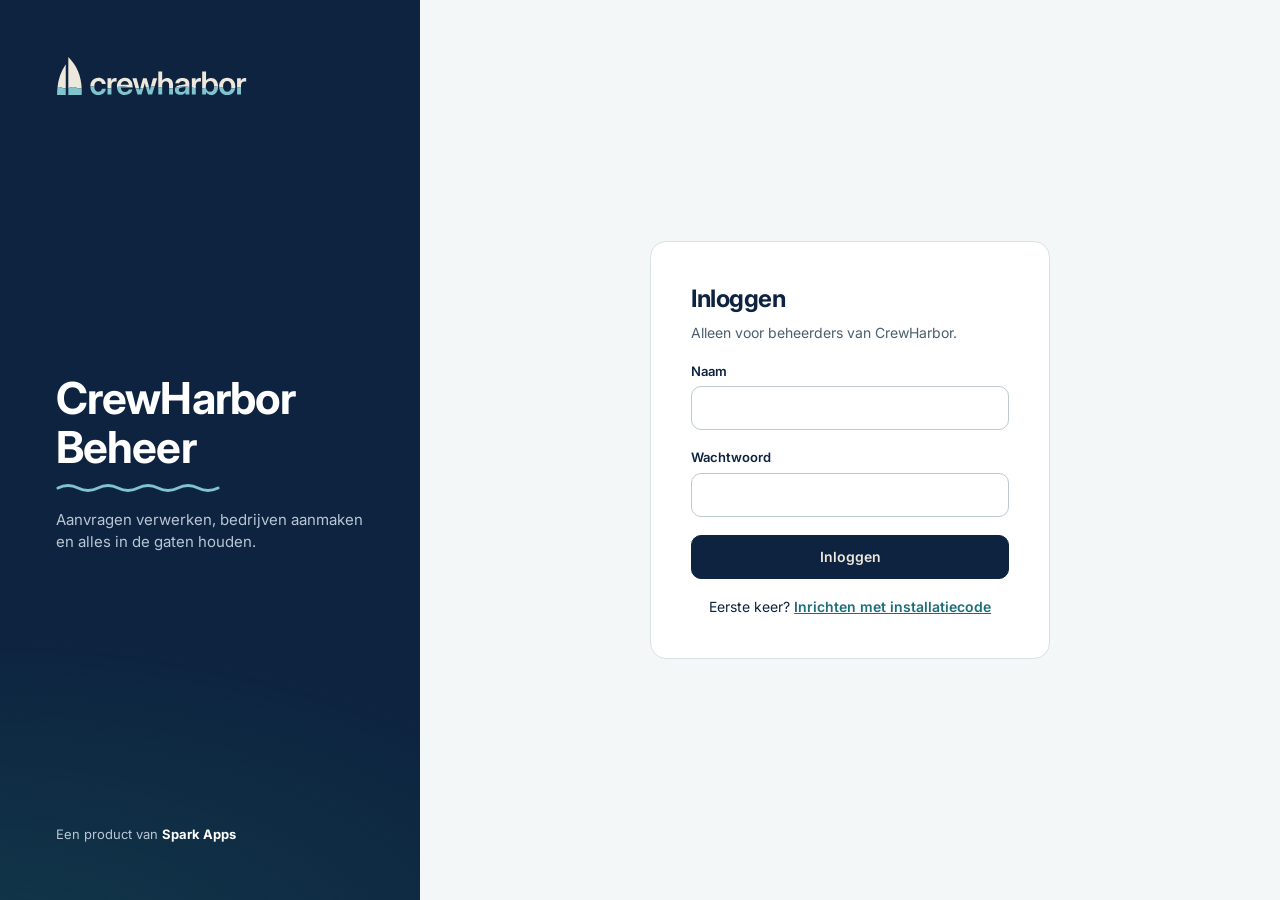
==== commit c4e04ac7: "Add files via upload" ====
--- a/admin.html
+++ b/admin.html
@@ -3,17 +3,21 @@
 <head>
 <meta charset="utf-8">
 <meta name="viewport" content="width=device-width, initial-scale=1, viewport-fit=cover">
-<meta name="theme-color" content="#0B1220">
+<meta name="theme-color" content="#0D2340">
 <meta name="robots" content="noindex, nofollow">
-<title>Crewdeck Beheer</title>
+<title>CrewHarbor Beheer</title>
 <link rel="icon" href="icon.svg" type="image/svg+xml">
-<link rel="stylesheet" href="styles.css?v=8">
+<link rel="preconnect" href="https://fonts.googleapis.com">
+<link rel="preconnect" href="https://fonts.gstatic.com" crossorigin>
+<link rel="stylesheet" href="https://fonts.googleapis.com/css2?family=Inter:opsz,wght@14..32,400..700&display=swap">
+<link rel="stylesheet" href="styles.css?v=11">
 </head>
 <body>
 <div id="app" aria-live="polite"></div>
 <div id="toast" role="status" aria-live="polite"></div>
 <script src="config.js"></script>
 <script src="vendor/supabase.js"></script>
-<script src="admin.js?v=8"></script>
+<script src="logo.js?v=11"></script>
+<script src="admin.js?v=11"></script>
 </body>
 </html>
--- a/styles.css
+++ b/styles.css
@@ -1,33 +1,33 @@
 :root {
-  --ink: #101828;
-  --ink-2: #3D4659;
-  --muted: #5B6478;
-  --line: #E3E6EC;
-  --line-2: #C9CEDA;
-  --bg: #F5F6F8;
+  --ink: #0D2340;
+  --ink-2: #2E4560;
+  --muted: #4A5F6E;
+  --line: #D8E1E3;
+  --line-2: #BCCAD0;
+  --bg: #F4F7F7;
   --card: #FFFFFF;
-  --navy: #0B1220;
-  --navy-2: #1D2A3F;
-  --nav-text: #C3CCDA;
-  --accent: #0F766E;
-  --accent-soft: #ECFDF8;
-  --red: #B42318; --red-bg: #FEE4E2;
-  --orange: #B54708; --orange-bg: #FEF0C7;
-  --green: #067647; --green-bg: #DCFAE6;
+  --navy: #0D2340;
+  --navy-2: #1B3557;
+  --nav-text: #B9C6D3;
+  --accent: #1D6E7B;
+  --accent-soft: #DDF0F2;
+  --red: #B3261E; --red-bg: #FBE6E4;
+  --orange: #8A5A0B; --orange-bg: #FBF0DB;
+  --green: #2F7A4D; --green-bg: #E3F3E8;
   --blue: #1D4ED8; --blue-bg: #DBEAFE;
-  --grey-bg: #EEF0F4;
+  --grey-bg: #EAF0F1;
 }
 * { box-sizing: border-box; }
 html, body { margin: 0; }
 body {
-  font-family: Inter, "Segoe UI Variable", "Segoe UI", system-ui, -apple-system, Roboto, sans-serif;
+  font-family: Inter, "Inter Display", "Segoe UI Variable", "Segoe UI", system-ui, -apple-system, Roboto, sans-serif;
   color: var(--ink); background: var(--bg); font-size: 15px; line-height: 1.45;
 }
 button, input, select, textarea { font: inherit; color: inherit; }
 button { cursor: pointer; }
 a { color: var(--accent); }
 .sr-only { position: absolute; width: 1px; height: 1px; overflow: hidden; clip: rect(0 0 0 0); white-space: nowrap; }
-:focus-visible { outline: 3px solid #14B8A6; outline-offset: 2px; }
+:focus-visible { outline: 3px solid #1D6E7B; outline-offset: 2px; }
 
 /* ---------- inlog ---------- */
 .login { min-height: 100vh; display: flex; flex-wrap: wrap; }
@@ -56,14 +56,14 @@
 .nav-brand .brand-sub { font-size: 12px; margin-top: 2px; }
 .nav-links { display: flex; flex-direction: column; gap: 4px; }
 .nav-links a { display: flex; align-items: center; justify-content: space-between; min-height: 44px; padding: 0 12px; border-radius: 8px; color: var(--nav-text); text-decoration: none; font-size: 14px; }
-.nav-links a:hover { background: #162236; color: #fff; }
+.nav-links a:hover { background: #163050; color: #fff; }
 .nav-links a.active { background: var(--navy-2); color: #fff; font-weight: 600; }
 .nav-count { font-size: 12px; color: #fff; padding: 2px 8px; border-radius: 99px; }
 .nav-links a.active .nav-count { background: var(--accent); }
 .nav-user { margin-top: auto; padding: 0 12px; display: flex; flex-direction: column; gap: 12px; }
 .nav-user-row { display: flex; align-items: center; gap: 10px; }
 .nav-user-row small { display: block; font-size: 12px; color: var(--nav-text); }
-.avatar { width: 34px; height: 34px; border-radius: 99px; background: #3B4563; color: #fff; display: inline-flex; align-items: center; justify-content: center; font-size: 12px; font-weight: 600; flex: none; }
+.avatar { width: 34px; height: 34px; border-radius: 99px; background: #3A5272; color: #fff; display: inline-flex; align-items: center; justify-content: center; font-size: 12px; font-weight: 600; flex: none; }
 .avatar.sm { width: 28px; height: 28px; font-size: 11px; border: 2px solid #fff; margin-right: -6px; }
 .link-btn { background: none; border: 0; color: var(--nav-text); text-align: left; padding: 8px 0; font-size: 13px; text-decoration: underline; }
 .main { flex: 999 1 560px; min-width: 0; padding: 32px; display: flex; flex-direction: column; gap: 22px; }
@@ -76,9 +76,9 @@
 
 /* ---------- knoppen ---------- */
 .btn { display: inline-flex; align-items: center; justify-content: center; gap: 8px; min-height: 44px; padding: 0 18px; border-radius: 10px; border: 1px solid var(--line-2); background: #fff; color: var(--ink); font-size: 14px; font-weight: 600; text-decoration: none; }
-.btn:hover { background: #F9FAFB; }
-.btn.primary { background: var(--accent); border-color: var(--accent); color: #fff; }
-.btn.primary:hover { background: #115E59; border-color: #115E59; }
+.btn:hover { background: #F7FAFA; }
+.btn.primary { background: var(--navy); border-color: var(--navy); color: #EDE8DC; }
+.btn.primary:hover { background: var(--navy-2); border-color: var(--navy-2); }
 .btn.dark { background: var(--ink); border-color: var(--ink); color: #fff; }
 .btn.green { background: var(--green); border-color: var(--green); color: #fff; }
 .btn.ghost { border-color: transparent; background: var(--bg); }
@@ -87,7 +87,7 @@
 .btn:disabled { opacity: .55; cursor: not-allowed; }
 .icon-btn { width: 44px; height: 44px; border: 0; border-radius: 10px; background: var(--bg); display: inline-flex; align-items: center; justify-content: center; flex: none; }
 
-.seg { display: inline-flex; align-self: flex-start; padding: 4px; gap: 4px; background: #E8EAEF; border-radius: 12px; flex-wrap: wrap; }
+.seg { display: inline-flex; align-self: flex-start; padding: 4px; gap: 4px; background: #E2E9EA; border-radius: 12px; flex-wrap: wrap; }
 .seg button { min-height: 40px; padding: 0 16px; border-radius: 9px; border: 0; background: transparent; color: var(--ink-2); font-size: 14px; }
 .seg button.on { background: #fff; color: var(--ink); font-weight: 600; box-shadow: 0 1px 2px rgba(18,24,43,.12); }
 .seg .cnt { font-size: 12px; color: var(--muted); margin-left: 4px; }
@@ -155,7 +155,7 @@
 .fields3 { display: grid; grid-template-columns: repeat(3, minmax(0, 1fr)); gap: 16px; }
 .span2 { grid-column: 1 / -1; }
 @media (max-width: 640px) { .fields2, .fields3, .grid2, .dl { grid-template-columns: minmax(0, 1fr); } }
-.box { padding: 16px; border: 1px solid var(--line); border-radius: 12px; background: #F9FAFB; display: flex; flex-direction: column; gap: 12px; }
+.box { padding: 16px; border: 1px solid var(--line); border-radius: 12px; background: #F7FAFA; display: flex; flex-direction: column; gap: 12px; }
 .box.bad { border: 2px solid var(--red); }
 .mode-choice { display: grid; grid-template-columns: repeat(2, minmax(0, 1fr)); gap: 8px; }
 .mode-choice button { display: flex; flex-direction: column; align-items: flex-start; gap: 4px; text-align: left; padding: 12px 14px; border-radius: 10px; border: 1px solid var(--line-2); background: #fff; }
@@ -166,7 +166,7 @@
 .alert { display: flex; gap: 12px; align-items: flex-start; padding: 14px 16px; border-radius: 12px; font-size: 14px; }
 .alert.error { background: #FEF3F2; border: 1px solid #FDA29B; color: #912018; }
 .alert.ok { background: #ECFDF3; border: 1px solid #75E0A7; color: #085D3A; align-items: center; }
-.alert.info { background: var(--accent-soft); border: 1px solid #5EEAD4; color: #134E4A; }
+.alert.info { background: var(--accent-soft); border: 1px solid #7FC4CF; color: #123A4A; }
 .alert strong { display: block; }
 .code-big { font-size: 28px; font-weight: 700; letter-spacing: .2em; font-variant-numeric: tabular-nums; }
 
@@ -176,14 +176,14 @@
 .task-body { flex: 1; min-width: 0; display: flex; flex-direction: column; gap: 6px; }
 .task.done { align-items: center; flex-wrap: wrap; }
 .task.done .item-title { color: var(--muted); text-decoration: line-through; font-weight: 500; font-size: 15px; }
-.task.archived { background: #F9FAFB; border-style: dashed; align-items: center; flex-wrap: wrap; }
+.task.archived { background: #F7FAFA; border-style: dashed; align-items: center; flex-wrap: wrap; }
 .people { display: flex; align-items: center; }
 .section-title { display: flex; justify-content: space-between; align-items: center; flex-wrap: wrap; gap: 8px; }
 .section-title h2 { margin: 0; font-size: 15px; color: var(--ink-2); }
 .stack { display: flex; flex-direction: column; gap: 10px; max-width: 920px; }
 .search { display: flex; align-items: center; gap: 10px; min-height: 48px; border: 2px solid var(--accent); border-radius: 12px; padding: 0 14px; background: #fff; }
 .search input { flex: 1; min-width: 0; border: 0; outline: none; font-size: 15px; background: transparent; min-height: 44px; }
-.result { display: flex; flex-wrap: wrap; gap: 12px; align-items: center; justify-content: space-between; padding: 12px 14px; border-radius: 12px; background: #F9FAFB; border: 1px solid var(--line); }
+.result { display: flex; flex-wrap: wrap; gap: 12px; align-items: center; justify-content: space-between; padding: 12px 14px; border-radius: 12px; background: #F7FAFA; border: 1px solid var(--line); }
 
 /* ---------- tabel ---------- */
 .table-wrap { overflow-x: auto; background: #fff; border: 1px solid var(--line); border-radius: 16px; }
@@ -193,7 +193,7 @@
 tr:last-child td { border-bottom: 0; }
 td button.rowbtn { width: 100%; min-height: 52px; padding: 14px 20px; border: 0; background: transparent; text-align: left; font-size: 14px; }
 tr.sel td { background: var(--accent-soft); }
-tr.admin td { background: #F0FDFA; }
+tr.admin td { background: #EEF7F8; }
 .check { display: flex; align-items: center; gap: 10px; min-height: 40px; font-size: 14px; }
 .check input { width: 18px; height: 18px; accent-color: var(--ink); }
 .muted { color: var(--muted); }
@@ -204,7 +204,7 @@
 #toast.error { background: var(--red); }
 
 /* ---------- uitbreidingen ---------- */
-.nav-sep { font-size: 11px; text-transform: uppercase; letter-spacing: .08em; color: #AEB5C6; padding: 14px 12px 4px; }
+.nav-sep { font-size: 11px; text-transform: uppercase; letter-spacing: .08em; color: #A3B3BE; padding: 14px 12px 4px; }
 .link-btn { display: inline-flex; align-items: center; gap: 6px; }
 .main.wide { max-width: none; }
 .search.soft { border: 1px solid var(--line-2); max-width: 920px; }
@@ -218,7 +218,7 @@
 .chip.quick:hover { border-color: var(--ink-2); }
 
 .board { display: flex; gap: 14px; overflow-x: auto; padding-bottom: 8px; align-items: flex-start; }
-.col { flex: 0 0 280px; background: #ECEEF2; border-radius: 14px; padding: 10px; display: flex; flex-direction: column; gap: 8px; border: 2px solid transparent; min-height: 200px; }
+.col { flex: 0 0 280px; background: #E6EDEE; border-radius: 14px; padding: 10px; display: flex; flex-direction: column; gap: 8px; border: 2px solid transparent; min-height: 200px; }
 .col.over { border-color: var(--accent); background: var(--accent-soft); }
 .col-head { display: flex; gap: 10px; align-items: center; padding: 4px 4px 6px; }
 .col-head strong { display: block; font-size: 14px; white-space: nowrap; overflow: hidden; text-overflow: ellipsis; }
@@ -258,10 +258,10 @@
 .logo svg { flex: none; }
 .nav-brand .logo { font-size: 18px; }
 .nav-org { font-size: 12px; color: var(--nav-text); margin-top: 6px; white-space: nowrap; overflow: hidden; text-overflow: ellipsis; }
-.nav-links a.soon { color: #7D8BA1; cursor: default; }
-.nav-links a.soon:hover { background: transparent; color: #7D8BA1; }
-.soon-tag { font-size: 10px; text-transform: uppercase; letter-spacing: .06em; border: 1px solid #3A4A63; border-radius: 99px; padding: 1px 7px; }
-.login-brand { background: radial-gradient(1200px 600px at -10% 110%, #134E4A 0%, transparent 60%), var(--navy); }
+.nav-links a.soon { color: #72889A; cursor: default; }
+.nav-links a.soon:hover { background: transparent; color: #72889A; }
+.soon-tag { font-size: 10px; text-transform: uppercase; letter-spacing: .06em; border: 1px solid #3A5578; border-radius: 99px; padding: 1px 7px; }
+.login-brand { background: radial-gradient(1200px 600px at -10% 110%, #123A4A 0%, transparent 60%), var(--navy); }
 .login-brand .logo { font-size: 24px; }
 .login-card .switch { font-size: 14px; text-align: center; margin: 0; }
 .login-card .switch a, .link { color: var(--accent); font-weight: 600; }
@@ -274,7 +274,7 @@
 .card h2 { margin: 0 0 12px; font-size: 16px; }
 .card .more { font-size: 14px; font-weight: 600; color: var(--accent); text-decoration: none; }
 .mini-list { display: flex; flex-direction: column; gap: 8px; }
-.mini-row { display: flex; justify-content: space-between; gap: 10px; align-items: center; font-size: 14px; padding: 8px 10px; border-radius: 8px; background: #F8FAFC; text-decoration: none; color: inherit; }
+.mini-row { display: flex; justify-content: space-between; gap: 10px; align-items: center; font-size: 14px; padding: 8px 10px; border-radius: 8px; background: #F6F9F9; text-decoration: none; color: inherit; }
 .mini-row:hover { background: #F1F5F9; }
 .perm-group { border: 1px solid var(--line); border-radius: 12px; padding: 12px 14px; display: flex; flex-direction: column; gap: 2px; }
 .perm-group h3 { margin: 0 0 4px; font-size: 13px; color: var(--ink-2); }
@@ -293,7 +293,7 @@
 @media (max-width: 640px) { .kv { grid-template-columns: 1fr; } }
 
 .nav-top { display: flex; align-items: flex-start; justify-content: space-between; gap: 12px; }
-.menu-btn { display: none; min-height: 40px; padding: 0 14px; border-radius: 10px; border: 1px solid #2B3A52; background: transparent; color: #fff; font-size: 14px; font-weight: 600; align-items: center; gap: 8px; }
+.menu-btn { display: none; min-height: 40px; padding: 0 14px; border-radius: 10px; border: 1px solid #2A4466; background: transparent; color: #fff; font-size: 14px; font-weight: 600; align-items: center; gap: 8px; }
 @media (max-width: 700px) {
   .nav { position: sticky; top: 0; z-index: 30; gap: 12px; }
   .menu-btn { display: inline-flex; }
@@ -306,10 +306,10 @@
 .nav-links { gap: 6px; }
 .nav-group { display: flex; flex-direction: column; }
 .nav-group-btn { display: flex; align-items: center; justify-content: space-between; gap: 8px; width: 100%; min-height: 36px; padding: 0 12px; border: 0; border-radius: 8px; background: transparent;
-  color: #AEB5C6; font-size: 11px; font-weight: 700; text-transform: uppercase; letter-spacing: .08em; }
-.nav-group-btn:hover { color: #fff; background: #131E30; }
+  color: #A3B3BE; font-size: 11px; font-weight: 700; text-transform: uppercase; letter-spacing: .08em; }
+.nav-group-btn:hover { color: #fff; background: #11253F; }
 .nav-group-btn[data-locked] { cursor: default; }
-.nav-group-btn[data-locked]:hover { background: transparent; color: #AEB5C6; }
+.nav-group-btn[data-locked]:hover { background: transparent; color: #A3B3BE; }
 .nav-group-end { display: inline-flex; align-items: center; gap: 8px; }
 .nav-group-btn .chev { transition: transform .15s; transform: rotate(-90deg); }
 .nav-group.open .nav-group-btn .chev { transform: none; }
@@ -318,8 +318,8 @@
 .nav-group.open .nav-group-items { display: flex; }
 .nav-label { display: inline-flex; align-items: center; gap: 10px; min-width: 0; }
 .nav-label svg { flex: none; opacity: .8; }
-.nav-links a.active .nav-label svg { opacity: 1; color: #5EEAD4; }
-.nav-group-btn .nav-count { text-transform: none; letter-spacing: 0; background: #22324B; }
+.nav-links a.active .nav-label svg { opacity: 1; color: #7FC4CF; }
+.nav-group-btn .nav-count { text-transform: none; letter-spacing: 0; background: #203B5E; }
 .live-dot { width: 9px; height: 9px; border-radius: 99px; background: #22C55E; box-shadow: 0 0 0 3px rgba(34,197,94,.25); flex: none; display: inline-block; }
 .nav-clock { display: flex; align-items: center; gap: 8px; font-size: 13px; color: #fff; text-decoration: none; padding: 8px 10px; border-radius: 8px; background: #14301F; border: 1px solid #1F5133; }
 .nav-clock:hover { background: #183B26; }
@@ -343,7 +343,7 @@
 .day-head { display: flex; justify-content: space-between; align-items: center; gap: 12px; }
 .day-name { display: flex; align-items: center; gap: 8px; flex-wrap: wrap; }
 .day-total { font-weight: 700; font-variant-numeric: tabular-nums; }
-.entry { display: flex; flex-wrap: wrap; justify-content: space-between; align-items: center; gap: 8px 14px; padding: 8px 10px; background: #F8FAFC; border-radius: 8px; }
+.entry { display: flex; flex-wrap: wrap; justify-content: space-between; align-items: center; gap: 8px 14px; padding: 8px 10px; background: #F6F9F9; border-radius: 8px; }
 .entry.bad { background: #FEF3F2; }
 .entry-main { display: flex; flex-wrap: wrap; align-items: baseline; gap: 4px 14px; min-width: 0; }
 .entry-time { font-weight: 600; font-variant-numeric: tabular-nums; }
@@ -355,16 +355,16 @@
 @media (max-width: 760px) { .fields4 { grid-template-columns: repeat(2, minmax(0, 1fr)); } }
 .add-line { align-self: flex-start; display: inline-flex; align-items: center; gap: 6px; min-height: 36px; padding: 0 10px; border: 1px dashed var(--line-2); border-radius: 8px; background: transparent; color: var(--ink-2); font-size: 13px; font-weight: 600; }
 .add-line:hover { border-color: var(--accent); color: var(--accent); }
-.submit-bar { display: flex; align-items: center; justify-content: space-between; gap: 16px; flex-wrap: wrap; border: 2px solid #5EEAD4; background: var(--accent-soft); }
+.submit-bar { display: flex; align-items: center; justify-content: space-between; gap: 16px; flex-wrap: wrap; border: 2px solid #7FC4CF; background: var(--accent-soft); }
 
 table.roster { min-width: 900px; }
 table.roster th.is-today, table.roster td.is-today { background: #F0F7FF; }
-table.roster tr.me td { background: #F7FEFC; }
+table.roster tr.me td { background: #F4FAFA; }
 td.rc { padding: 6px; vertical-align: top; min-width: 100px; }
 td.rc { position: relative; }
-.shift { display: flex; flex-direction: column; width: 100%; text-align: left; margin-bottom: 4px; padding: 5px 8px; border-radius: 7px; border: 1px solid #99F6E4; background: #ECFDF8; color: #134E4A; font-size: 13px; font-weight: 600; font-variant-numeric: tabular-nums; }
+.shift { display: flex; flex-direction: column; width: 100%; text-align: left; margin-bottom: 4px; padding: 5px 8px; border-radius: 7px; border: 1px solid #BFE3E8; background: #DDF0F2; color: #123A4A; font-size: 13px; font-weight: 600; font-variant-numeric: tabular-nums; }
 button.shift:hover { border-color: var(--accent); }
-.shift small { font-weight: 400; font-size: 11px; color: #2F6F69; white-space: nowrap; overflow: hidden; text-overflow: ellipsis; }
+.shift small { font-weight: 400; font-size: 11px; color: #1D6E7B; white-space: nowrap; overflow: hidden; text-overflow: ellipsis; }
 .cell-add { width: 100%; min-height: 30px; border: 1px dashed var(--line-2); border-radius: 7px; background: transparent; color: var(--muted); font-size: 16px; line-height: 1; opacity: .55; }
 .cell-add:hover, .cell-add:focus-visible { opacity: 1; border-color: var(--accent); color: var(--accent); }
 
@@ -388,7 +388,7 @@
 .crumbs { font-size: 13px; color: var(--muted); margin-bottom: 2px; }
 .crumbs a { color: var(--accent); font-weight: 600; text-decoration: none; }
 .upload-btn { position: relative; }
-.upload-btn:focus-within { outline: 3px solid #14B8A6; outline-offset: 2px; }
+.upload-btn:focus-within { outline: 3px solid #1D6E7B; outline-offset: 2px; }
 .folders { display: grid; grid-template-columns: repeat(auto-fill, minmax(240px, 1fr)); gap: 12px; }
 .folder { display: flex; align-items: center; gap: 12px; text-align: left; padding: 16px; border-radius: 12px; border: 1px solid var(--line); background: #fff; }
 .folder:hover { border-color: var(--accent); }
@@ -414,7 +414,7 @@
 .src-tag.soft { background: var(--grey-bg); color: var(--ink-2); }
 
 /* ---------- prikklok-scherm ---------- */
-.kiosk { min-height: 100vh; display: flex; flex-direction: column; background: radial-gradient(1400px 700px at 110% -10%, #134E4A 0%, transparent 55%), var(--navy); color: #fff; }
+.kiosk { min-height: 100vh; display: flex; flex-direction: column; background: radial-gradient(1400px 700px at 110% -10%, #123A4A 0%, transparent 55%), var(--navy); color: #fff; }
 .kiosk-head { display: flex; justify-content: space-between; align-items: center; gap: 16px; padding: 24px 32px; flex-wrap: wrap; }
 .kiosk-head .logo { font-size: 22px; }
 .kiosk-org { font-size: 14px; color: var(--nav-text); margin-top: 4px; }
@@ -422,33 +422,33 @@
 .kiosk-clock strong { display: block; font-size: 44px; line-height: 1; font-variant-numeric: tabular-nums; letter-spacing: -0.02em; }
 .kiosk-clock span { color: var(--nav-text); font-size: 15px; }
 .kiosk-main { flex: 1; display: flex; justify-content: center; padding: 8px 24px 24px; }
-.kiosk-foot { text-align: center; color: #8592A8; font-size: 13px; padding: 14px 24px 22px; }
+.kiosk-foot { text-align: center; color: #7B90A1; font-size: 13px; padding: 14px 24px 22px; }
 .kiosk-list { width: 100%; max-width: 1200px; display: flex; flex-direction: column; gap: 18px; }
 .kiosk-bar { display: flex; align-items: center; gap: 14px; flex-wrap: wrap; }
 .kiosk-bar h1 { margin: 0; font-size: 28px; }
 .kiosk-bar .input { flex: 0 1 320px; margin-left: auto; min-height: 52px; font-size: 17px; background: #fff; color: var(--ink); }
 .kiosk-grid { display: grid; grid-template-columns: repeat(auto-fill, minmax(190px, 1fr)); gap: 14px; }
-.kiosk-person { display: flex; flex-direction: column; align-items: center; gap: 8px; padding: 22px 14px; border-radius: 18px; border: 1px solid #263552; background: #111B2E; color: #fff; text-align: center; min-height: 170px; justify-content: center; }
-.kiosk-person:hover, .kiosk-person:focus-visible { border-color: #2DD4BF; background: #14223A; }
+.kiosk-person { display: flex; flex-direction: column; align-items: center; gap: 8px; padding: 22px 14px; border-radius: 18px; border: 1px solid #244266; background: #10233C; color: #fff; text-align: center; min-height: 170px; justify-content: center; }
+.kiosk-person:hover, .kiosk-person:focus-visible { border-color: #7FC4CF; background: #132A48; }
 .kiosk-person.in { border-color: #1F7A4C; background: #0F2A21; }
 .kiosk-person strong { font-size: 17px; }
 .kiosk-person small { display: inline-flex; align-items: center; gap: 6px; color: var(--nav-text); font-size: 13px; }
 .avatar.lg { width: 64px; height: 64px; font-size: 22px; }
 .avatar.xl { width: 76px; height: 76px; font-size: 26px; }
 .kiosk-pad { width: 100%; max-width: 440px; display: flex; flex-direction: column; gap: 16px; align-items: stretch; }
-.kiosk-pad > .btn.ghost { align-self: flex-start; background: #1A2740; color: #fff; }
+.kiosk-pad > .btn.ghost { align-self: flex-start; background: #17304E; color: #fff; }
 .kiosk-who { display: flex; align-items: center; gap: 16px; }
 .kiosk-who h1 { margin: 0; font-size: 28px; }
 .kiosk-who p { margin: 4px 0 0; color: var(--nav-text); }
 .kiosk-label { font-size: 15px; color: var(--nav-text); margin-top: 6px; }
-.kiosk-dots { min-height: 64px; display: flex; align-items: center; justify-content: center; gap: 14px; border-radius: 14px; background: #0E1729; border: 2px solid #263552; }
+.kiosk-dots { min-height: 64px; display: flex; align-items: center; justify-content: center; gap: 14px; border-radius: 14px; background: #0C1F38; border: 2px solid #244266; }
 .kiosk-dots span { width: 16px; height: 16px; border-radius: 99px; background: #fff; }
-.kiosk-dots em { font-style: normal; color: #3A4A63; letter-spacing: .3em; font-size: 22px; }
+.kiosk-dots em { font-style: normal; color: #3A5578; letter-spacing: .3em; font-size: 22px; }
 .kiosk-dots.bad { border-color: #F97066; }
 .kiosk-err { margin: -6px 0 0; color: #FDA29B; font-weight: 600; text-align: center; }
 .keypad { display: grid; grid-template-columns: repeat(3, 1fr); gap: 12px; }
-.keypad button { min-height: 74px; border-radius: 16px; border: 1px solid #263552; background: #16233A; color: #fff; font-size: 28px; font-weight: 600; }
-.keypad button:active { background: #22324B; }
+.keypad button { min-height: 74px; border-radius: 16px; border: 1px solid #244266; background: #142B4A; color: #fff; font-size: 28px; font-weight: 600; }
+.keypad button:active { background: #203B5E; }
 .keypad button.ok { font-size: 17px; border: 0; }
 .keypad button.ok.in { background: #16A34A; }
 .keypad button.ok.out { background: #F59E0B; color: #1F1300; }
@@ -464,7 +464,7 @@
 /* ---------- vertrek-label ---------- */
 .leave-tag { display: inline-flex; align-items: center; margin-top: 4px; font-size: 11px; font-weight: 700; padding: 2px 7px; border-radius: 6px; background: var(--red-bg); color: var(--red); white-space: nowrap; }
 .person-chip .leave-tag { margin: 0 0 0 4px; }
-td.rc.gone { background: repeating-linear-gradient(135deg, #F8FAFC 0 8px, #EEF0F4 8px 16px); }
+td.rc.gone { background: repeating-linear-gradient(135deg, #F6F9F9 0 8px, #EAF0F1 8px 16px); }
 .gone-txt { display: block; font-size: 11px; color: var(--muted); text-align: center; padding: 6px 0; }
 
 /* ---------- rooster per maand ---------- */
@@ -475,11 +475,11 @@
 .month-head span { padding: 10px 12px; font-size: 12px; font-weight: 600; color: var(--muted); border-bottom: 1px solid var(--line); }
 .mday { position: relative; min-height: 132px; padding: 6px; border-right: 1px solid var(--line); border-bottom: 1px solid var(--line); display: flex; flex-direction: column; gap: 4px; min-width: 0; }
 .mday:nth-child(7n) { border-right: 0; }
-.mday.out { background: #FAFAFB; }
-.mday.out .mday-num { color: #A0A7B4; }
+.mday.out { background: #F8FAFA; }
+.mday.out .mday-num { color: #98A8B2; }
 .mday.today { background: #F0F7FF; }
 .mday.today .mday-num { background: #2563EB; color: #fff; }
-.mday.gone { background: repeating-linear-gradient(135deg, #F8FAFC 0 8px, #EEF0F4 8px 16px); }
+.mday.gone { background: repeating-linear-gradient(135deg, #F6F9F9 0 8px, #EAF0F1 8px 16px); }
 .mday-top { display: flex; align-items: center; justify-content: space-between; }
 .mday-num { min-width: 28px; height: 28px; border-radius: 99px; border: 0; background: transparent; font-weight: 700; font-size: 13px; }
 .mday-num:hover { background: var(--grey-bg); }
@@ -514,7 +514,7 @@
 .abs-chip.big { font-size: 12px; padding: 6px 10px; margin: 0; flex: none; min-width: 64px; text-align: center; }
 td.rc.absent { background: #FAF8FF; }
 .av-tag { display: flex; align-items: center; gap: 5px; font-size: 11px; color: var(--ink-2); margin-bottom: 4px; }
-.av-tag.kan_niet { color: var(--muted); text-decoration: line-through; text-decoration-color: #C9CEDA; }
+.av-tag.kan_niet { color: var(--muted); text-decoration: line-through; text-decoration-color: #BCCAD0; }
 .av-dot { display: inline-block; width: 8px; height: 8px; border-radius: 99px; flex: none; }
 .av-dot.kan { background: #16A34A; }
 .av-dot.kan_niet { background: #94A3B8; }
@@ -546,16 +546,16 @@
 .av-month .month-head button:hover { background: var(--accent-soft); }
 .mday.av { text-align: left; background: #fff; border-top: 0; border-left: 0; font: inherit; color: inherit; min-height: 104px; cursor: pointer; align-items: flex-start; }
 .mday.av:disabled { cursor: default; }
-.mday.av.past { background: #FAFAFB; color: #A0A7B4; }
+.mday.av.past { background: #F8FAFA; color: #98A8B2; }
 .mday.av.kan { background: #F0FDF4; }
 .mday.av.kan_niet { background: #F1F5F9; }
 .mday.av.picked { box-shadow: inset 0 0 0 3px var(--accent); }
 .mday.av .mday-num { display: inline-flex; align-items: center; justify-content: center; }
 .av-state { font-size: 12px; font-weight: 700; }
 .mday.av.kan .av-state { color: #15803D; }
-.mday.av.kan_niet .av-state { color: #475569; }
+.mday.av.kan_niet .av-state { color: #3F566A; }
 .av-note, .av-shift { font-size: 11px; color: var(--muted); }
-.av-shift { color: #134E4A; }
+.av-shift { color: #123A4A; }
 .av-bar { display: flex; flex-direction: column; gap: 12px; position: sticky; bottom: 12px; box-shadow: 0 8px 24px rgba(16,24,40,.08); }
 .av-bar.on { border: 2px solid var(--accent); }
 @media (max-width: 760px) { .mday.av { min-height: 70px; padding: 4px; } .mday.av .av-note, .mday.av .av-shift { display: none; } .av-state { font-size: 10px; } }
@@ -569,7 +569,7 @@
 .notif-ico.rooster { background: var(--accent-soft); color: var(--accent); }
 
 /* ---------- home-knop en prikklok ---------- */
-.nav-home { padding-bottom: 6px; margin-bottom: 4px; border-bottom: 1px solid #1B2840; }
+.nav-home { padding-bottom: 6px; margin-bottom: 4px; border-bottom: 1px solid #18304F; }
 .nav-home a { font-weight: 600; color: #fff; }
 .kiosk, .kiosk * { caret-color: transparent; }
 .kiosk { -webkit-user-select: none; user-select: none; }
@@ -601,8 +601,8 @@
 .m-codecard { text-align: center; padding: 26px 18px; background: var(--navy); color: #fff; border: 0; }
 .m-codecard .m-label { color: var(--nav-text); }
 .m-code { font-size: 56px; font-weight: 800; letter-spacing: .08em; font-variant-numeric: tabular-nums; margin: 4px 0 14px; }
-.m-timer { height: 6px; background: #1D2A3F; border-radius: 99px; overflow: hidden; }
-.m-timer span { display: block; height: 100%; background: #2DD4BF; border-radius: 99px; transition: width 1s linear; }
+.m-timer { height: 6px; background: #1B3557; border-radius: 99px; overflow: hidden; }
+.m-timer span { display: block; height: 100%; background: #7FC4CF; border-radius: 99px; transition: width 1s linear; }
 .m-codecard .m-sub { color: var(--nav-text); }
 .m-help { margin: 14px 0 0; font-size: 14px; color: #E2E8F0; }
 .m-status { display: flex; align-items: center; gap: 12px; }
@@ -670,3 +670,37 @@
   .adm-log { grid-template-columns: 1fr; gap: 2px; }
 }
 .adm .item-top > .row { align-items: center; }
+.adm-del { margin-left: auto; color: var(--red); }
+
+/* geen knipperende tekstcursor buiten invoervelden */
+body { caret-color: transparent; }
+input, textarea, select, [contenteditable="true"] { caret-color: auto; }
+.logo, .login-brand, .nav-brand, .adm-top, .page-head h1 { -webkit-user-select: none; user-select: none; }
+
+/* ---------- CrewHarbor-huisstijl ---------- */
+body { font-optical-sizing: auto; -webkit-font-smoothing: antialiased; }
+:focus-visible { outline: 2px solid var(--accent); outline-offset: 2px; }
+.logo { --logo-top: #EDE8DC; --logo-water: #7FC4CF; gap: 0; }
+.ch-logo { display: block; flex: none; overflow: visible; }
+.ch-logo .lt { fill: var(--logo-top); }
+.ch-logo .lw { fill: var(--logo-water); }
+h1, h2, .page-head h1, .login-brand h1, .kiosk-clock strong { letter-spacing: -0.02em; }
+.login-brand h1 { padding-bottom: 22px; background: no-repeat left bottom / 168px 10px url("data:image/svg+xml,%3Csvg xmlns='http://www.w3.org/2000/svg' viewBox='0 0 168 10'%3E%3Cpath d='M2 5 Q12 0 22 5 T42 5 T62 5 T82 5 T102 5 T122 5 T142 5 T162 5' fill='none' stroke='%237FC4CF' stroke-width='3' stroke-linecap='round'/%3E%3C/svg%3E"); }
+.adm-brand { gap: 12px; }
+.adm-sub { color: var(--nav-text); font-size: 15px; padding-left: 12px; border-left: 1px solid #244266; line-height: 22px; }
+.nav-brand .logo { margin-bottom: 6px; }
+/* telefonie */
+.bar.water, .dot.water { background: #2B8C9B; }
+.bar.red, .dot.red { background: #B3261E; }
+.bar.navy, .dot.navy { background: #0D2340; }
+.bars.three .bar { width: 30%; }
+.empty-state { display: flex; flex-direction: column; gap: 10px; max-width: 640px; }
+.empty-state h2, .empty-state p { margin: 0; }
+.ph-missed { list-style: none; margin: 0; padding: 0; display: flex; flex-direction: column; }
+.ph-missed li { display: grid; grid-template-columns: 120px 1fr auto; gap: 10px; align-items: center; padding: 9px 0; border-bottom: 1px solid var(--line); font-size: 14px; font-variant-numeric: tabular-nums; }
+.ph-missed li:last-child { border-bottom: 0; }
+.ph-missed a { color: var(--ink); font-weight: 600; text-decoration: none; }
+.ph-missed a:hover { color: var(--accent); text-decoration: underline; }
+.stat small { margin-left: 4px; }
+@media (max-width: 520px) { .ph-missed li { grid-template-columns: 1fr auto; } .ph-missed li > span:first-child { grid-column: 1 / -1; color: var(--muted); font-size: 12px; } }
+.ph-btns { display: flex; gap: 8px; flex-wrap: wrap; } .kv dd { overflow-wrap: anywhere; min-width: 0; }
